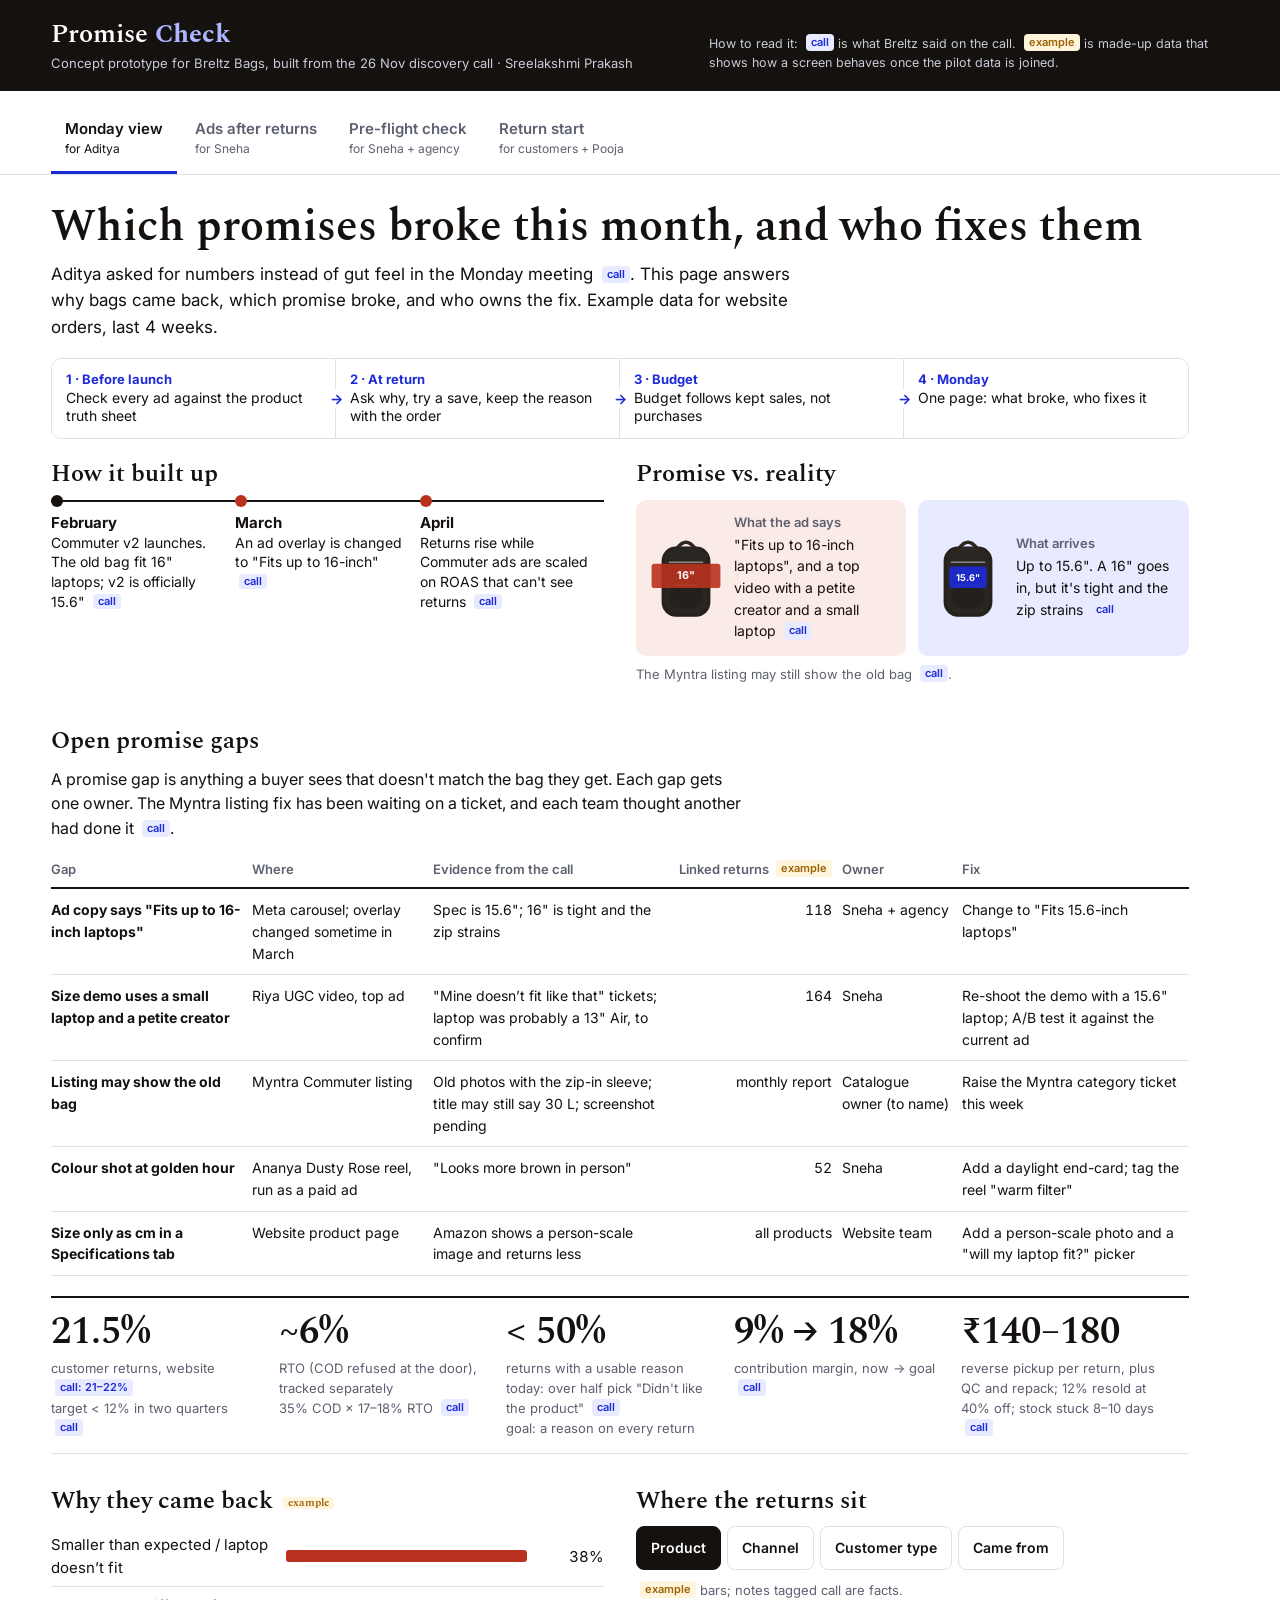
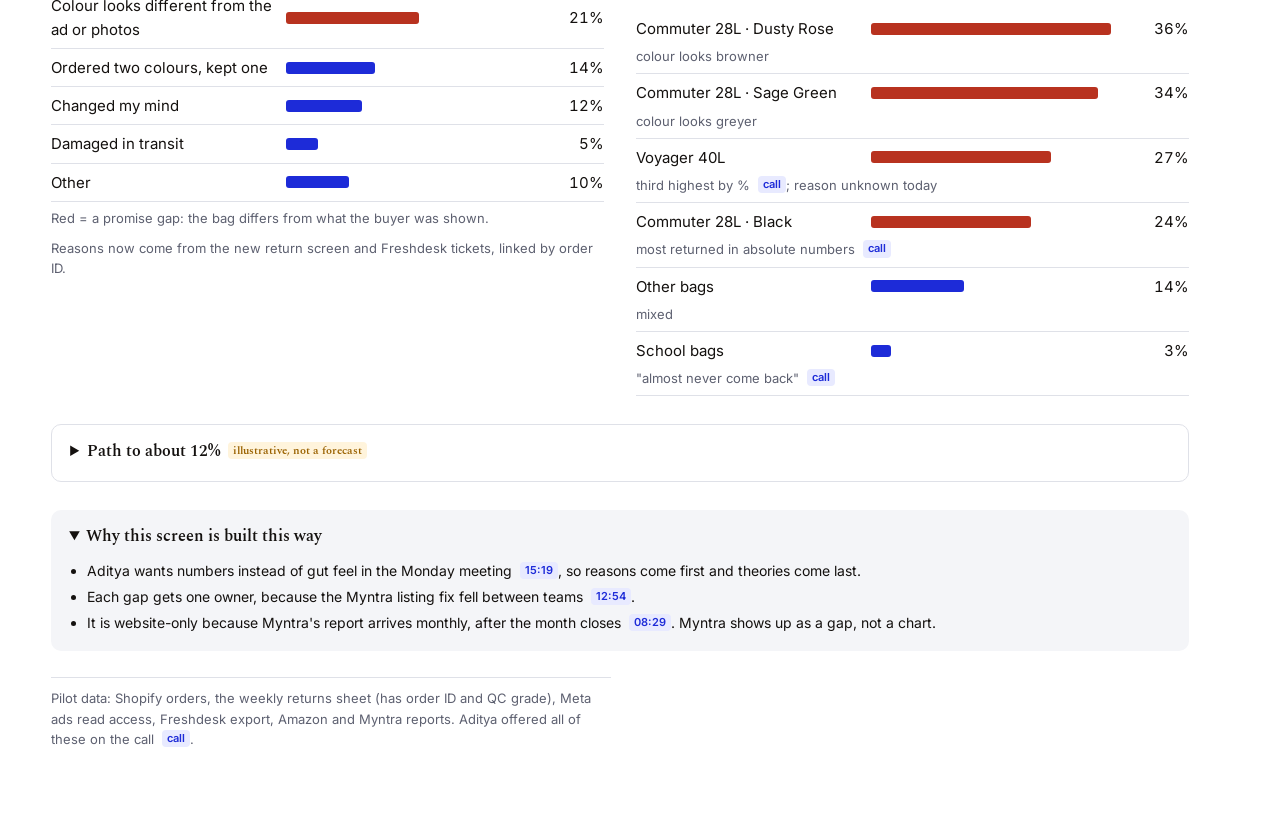
==== breltz-promise-check/index.html @ 212dd5ab "Add Breltz Promise Check prototype page" ====
<!DOCTYPE html>
<html lang="en">
<head>
<meta charset="utf-8">
<meta name="viewport" content="width=device-width, initial-scale=1">
<meta name="robots" content="noindex">
<title>Promise Check · Breltz pilot</title>
<link rel="preconnect" href="https://fonts.googleapis.com">
<link rel="stylesheet" href="https://fonts.googleapis.com/css2?family=Inter:wght@400;500;600;700&family=Spectral:wght@500;600&display=swap">
<style>
:root{color-scheme:light dark;
--bg:light-dark(#ffffff,#0d0e18);--panel:light-dark(#f4f5f8,#161827);--ink:light-dark(#14110f,#ecebf3);
--mute:light-dark(#5d6070,#a2a5b8);--line:light-dark(#dfe1e8,#2a2d42);--blue:light-dark(#1d2bd8,#8d97ff);
--blue-soft:light-dark(#e8eaff,#20244a);--red:light-dark(#b8321f,#ff8a73);--red-soft:light-dark(#fbebe7,#3a1c17);
--green:light-dark(#1f7a4d,#6fd3a0);--amber:light-dark(#9a6200,#f2c062);--amber-soft:light-dark(#fff4dc,#3a2e12)}
:root[data-theme=light]{color-scheme:light}:root[data-theme=dark]{color-scheme:dark}
*{box-sizing:border-box;min-width:0}
body{margin:0;background:var(--bg);color:var(--ink);font:16px/1.55 Inter,system-ui,sans-serif;overflow-x:clip}
h1,h2,h3{font-family:Spectral,Georgia,serif;font-weight:600;line-height:1.1;text-wrap:balance;margin:0}
h1{font-size:clamp(30px,4vw,44px)}h2{font-size:24px;margin:34px 0 12px}h3{font-size:19px;margin:0 0 6px}
p{margin:0 0 10px;max-width:70ch}small,.mute{color:var(--mute);font-size:13px}
.top{display:flex;flex-wrap:wrap;gap:10px 24px;align-items:baseline;justify-content:space-between;padding:18px max(4vw,16px) 0}
.brand{font:600 20px Spectral,serif}.brand b{color:var(--blue)}
.note{font-size:13px;color:var(--mute);max-width:none}
.ex{display:inline-block;font-size:11px;font-weight:600;color:var(--amber);background:var(--amber-soft);border-radius:4px;padding:0 5px;margin-left:4px;vertical-align:2px;white-space:nowrap}
.call{display:inline-block;font-size:11px;font-weight:600;color:var(--blue);background:var(--blue-soft);border-radius:4px;padding:0 5px;margin-left:4px;vertical-align:2px;white-space:nowrap}
nav{display:flex;gap:4px;overflow-x:auto;padding:14px max(4vw,16px) 0;border-bottom:1px solid var(--line);position:sticky;top:0;background:var(--bg);z-index:5}
nav a{flex:none;padding:12px 14px;color:var(--mute);text-decoration:none;font-weight:600;font-size:15px;border-bottom:3px solid transparent;min-height:44px}
nav a[aria-current=page]{color:var(--ink);border-color:var(--blue)}
nav a span{font-weight:400;font-size:12px;display:block}
main{padding:28px max(4vw,16px) 64px;max-width:1240px}
.view{display:none}.view.on{display:block}
.lede{font-size:17px;margin-top:10px}
.banner{margin:22px 0;padding:16px 18px;border-left:4px solid var(--red);background:var(--red-soft);border-radius:0 8px 8px 0}
.banner b{color:var(--red)}
.figs{display:grid;grid-template-columns:repeat(auto-fit,minmax(200px,1fr));border-top:2px solid var(--ink);margin-top:20px}
.figs div{padding:14px 16px 14px 0;border-bottom:1px solid var(--line)}
.figs strong{display:block;font:600 clamp(28px,3.4vw,38px)/1.1 Spectral,serif}
.figs small{display:block;margin-top:4px}
.grid2{display:grid;grid-template-columns:minmax(0,1fr) minmax(0,1fr);gap:32px}
.g-pf{grid-template-columns:minmax(0,.8fr) minmax(0,1.2fr)}.g-ret{grid-template-columns:minmax(0,auto) minmax(0,1fr)}
@media(max-width:860px){.grid2,.g-pf,.g-ret{grid-template-columns:minmax(0,1fr)}}
.bar{display:grid;grid-template-columns:minmax(120px,15em) minmax(0,1fr) 4.5em;gap:10px;align-items:center;padding:7px 0;border-bottom:1px solid var(--line);font-size:15px}
.bar i{display:block;height:12px;border-radius:3px;background:var(--blue)}
.bar i.r{background:var(--red)}.bar em{font-style:normal;text-align:right;font-variant-numeric:tabular-nums;white-space:nowrap}
.bar .sub{grid-column:1/-1;font-size:13px;color:var(--mute);margin-top:-4px}
.seg{display:flex;flex-wrap:wrap;gap:6px;margin:6px 0 10px}
button{font:600 14px Inter,sans-serif;min-height:44px;padding:0 14px;border-radius:8px;border:1px solid var(--line);background:var(--bg);color:var(--ink);cursor:pointer}
button:focus-visible,a:focus-visible,input:focus-visible{outline:3px solid var(--blue);outline-offset:2px}
button[aria-pressed=true]{background:var(--ink);color:var(--bg);border-color:var(--ink)}
button.pri{background:var(--blue);color:#fff;border-color:var(--blue)}
table{width:100%;border-collapse:collapse;font-size:14px}
th{text-align:left;font-weight:600;color:var(--mute);font-size:13px;padding:8px 10px 8px 0;border-bottom:2px solid var(--ink)}
td{padding:10px 10px 10px 0;border-bottom:1px solid var(--line);vertical-align:top}
td.n,th.n{text-align:right;font-variant-numeric:tabular-nums;white-space:nowrap}
.tag{display:inline-block;font-size:12px;font-weight:600;border-radius:4px;padding:1px 7px;margin:2px 4px 2px 0;white-space:nowrap}
.t-red{background:var(--red-soft);color:var(--red)}.t-amb{background:var(--amber-soft);color:var(--amber)}.t-ok{background:var(--blue-soft);color:var(--blue)}
.pair{display:grid;gap:3px;min-width:120px}.pair i{display:block;height:8px;border-radius:2px;background:var(--line)}.pair i.k{background:var(--blue)}
.box{background:var(--panel);border-radius:10px;padding:18px}
.calc{display:grid;grid-template-columns:repeat(auto-fit,minmax(150px,1fr));gap:12px;margin:12px 0}
label{font-size:13px;color:var(--mute);display:grid;gap:4px}
input[type=number]{font:16px Inter,sans-serif;padding:10px;border:1px solid var(--line);border-radius:8px;background:var(--bg);color:var(--ink);min-height:44px}
.out{font:600 22px Spectral,serif}
.drafts{display:grid;gap:8px}
.drafts button{text-align:left;padding:12px;height:auto;font-weight:500;line-height:1.35}
.drafts button[aria-pressed=true] small{color:inherit;opacity:.8}
.ad{border:1px solid var(--line);border-radius:12px;overflow:hidden}
.ad .img{height:170px;display:grid;place-items:center;font:600 22px Spectral,serif;text-align:center;padding:16px;color:#fff}
.ad .cap{padding:10px 12px;font-size:14px}
.check{display:grid;grid-template-columns:5.5em minmax(0,1fr);gap:10px;padding:10px 0;border-bottom:1px solid var(--line);font-size:14px}
.verdict{margin-top:12px;padding:12px;border-radius:8px;font-weight:600}
.fig{position:relative;min-height:220px}.fig>svg{position:absolute;inset:0;width:100%;height:100%}
.phone{width:min(340px,100%);border:10px solid var(--ink);border-radius:32px;padding:20px 16px;min-height:560px;background:var(--bg)}
.phone h3{font-size:20px}.phone .opt{display:block;width:100%;text-align:left;margin:8px 0;font-weight:500}
.phone .ok{background:var(--blue-soft);border-radius:10px;padding:12px;font-size:14px;margin:10px 0}
.rec{font-size:14px}.rec div{display:grid;grid-template-columns:8em minmax(0,1fr);gap:8px;padding:7px 0;border-bottom:1px solid var(--line)}
.rec span{color:var(--mute)}
.src{margin-top:26px;font-size:13px;color:var(--mute);border-top:1px solid var(--line);padding-top:10px}
pre,.scroll{overflow-x:auto}
@media(max-width:600px){table{font-size:13px}.stack thead{display:none}.stack tr{display:grid;padding-block:10px;border-bottom:1px solid var(--line)}.stack td{display:flow-root;border:0;padding:3px 0;padding-inline-start:8em;text-align:start}.stack td::before{content:attr(data-l);float:inline-start;width:7.5em;margin-inline-start:-8em;white-space:normal;color:var(--mute);font-size:12px}.stack td:empty{display:none}.stack td.n{text-align:start}.bar{grid-template-columns:minmax(0,1fr) 4em}.bar i{grid-column:1/-1;grid-row:2}}
@media(prefers-reduced-motion:no-preference){.bar i,.pair i{transition:width .5s ease}}
.band{background:var(--ink-band);color:#fff;padding:20px max(4vw,16px) 18px;display:flex;flex-wrap:wrap;gap:10px 28px;align-items:flex-end;justify-content:space-between}
:root{--ink-band:#14110f}
.band .brand{font:600 26px/1.1 Spectral,serif;color:#fff}.band .brand b{color:#aeb6ff}
.band .sub{font-size:13px;color:#c9cbd6;margin-top:4px}
.band .legend{font-size:12.5px;color:#c9cbd6;max-width:520px}
.loopstrip{display:grid;grid-template-columns:repeat(4,minmax(0,1fr));gap:0;margin:18px 0 6px;border:1px solid var(--line);border-radius:10px;overflow:hidden}
.loopstrip a{padding:12px 14px;text-decoration:none;color:var(--ink);border-right:1px solid var(--line);font-size:14px;line-height:1.35;background:var(--bg);position:relative}
.loopstrip a:last-child{border-right:0}
.loopstrip a b{display:block;color:var(--blue);font-size:13px}
.loopstrip a:not(:last-child)::after{content:"→";position:absolute;right:-8px;top:50%;transform:translateY(-50%);background:var(--bg);color:var(--blue);font-weight:700;z-index:1}
@media(max-width:700px){.loopstrip{grid-template-columns:minmax(0,1fr) minmax(0,1fr)}.loopstrip a::after{display:none}}
.tl2{display:grid;grid-template-columns:repeat(3,minmax(0,1fr));border-top:2px solid var(--ink);margin-top:6px}
.tl2 div{padding:10px 10px 0 0;position:relative;font-size:14px;line-height:1.4}
.tl2 div::before{content:"";position:absolute;top:-7px;left:0;width:12px;height:12px;border-radius:50%;background:var(--ink)}
.tl2 div.bad::before{background:var(--red)}
.tl2 b{display:block;font-size:15px}
.pvr{display:grid;grid-template-columns:minmax(0,1fr) minmax(0,1fr);gap:12px}
.pvr>div{border-radius:10px;padding:14px;display:grid;grid-template-columns:72px minmax(0,1fr);gap:12px;align-items:center}
.pvr .said{background:var(--red-soft)}.pvr .ships{background:var(--blue-soft)}
.pvr h4{margin:0 0 4px;font:600 13px Inter,sans-serif;color:var(--mute)}
.pvr p{margin:0;font-size:14px}
.pvr svg{width:72px;height:86px}
@media(max-width:600px){.pvr{grid-template-columns:minmax(0,1fr)}}
.why{margin-top:28px;background:var(--panel);border-radius:10px;padding:14px 18px;font-size:14px}
.why summary{font:600 16px Spectral,serif;cursor:pointer;min-height:28px}
.why ul{margin:8px 0 0;padding-left:18px}.why li{margin:4px 0}
.ig{border:1px solid var(--line);border-radius:14px;overflow:hidden;max-width:380px;background:var(--bg)}
.ighead{display:flex;align-items:center;gap:8px;padding:8px 10px;font-size:13px}
.ighead .av{width:28px;height:28px;border-radius:50%;background:var(--ink);color:var(--bg);display:grid;place-items:center;font:600 13px Spectral,serif}
.ighead small{color:var(--mute);margin-left:auto}
.igimg{position:relative;aspect-ratio:1/1;overflow:hidden}
.igimg svg{position:absolute;inset:0;width:100%;height:100%}
.igcap{padding:8px 10px 0;font-size:13px}
.igcta{margin:8px 10px 10px;padding:8px 10px;border-radius:8px;background:var(--panel);font-weight:600;font-size:13px;display:flex;justify-content:space-between}
.thumb{width:40px;height:40px;border-radius:8px;flex:none;overflow:hidden}
.thumb svg{width:100%;height:100%}
.adn{display:flex;gap:10px;align-items:flex-start}
.ordercard{display:flex;gap:10px;align-items:center;background:var(--panel);border-radius:10px;padding:8px;margin:8px 0 4px;font-size:13px}
.ordercard svg{width:34px;height:40px}
</style>
<script>new MutationObserver(()=>{for(const c of document.querySelectorAll('.stack td:not([data-l])')){let i=0,p=c;while(p=p.previousElementSibling)i+=p.colSpan;c.dataset.l=c.closest('table').rows[0].cells[i]?.textContent||''}}).observe(document,{childList:true,subtree:true})</script>
</head>
<body>
<svg width="0" height="0" style="position:absolute" aria-hidden="true"><defs>
<symbol id="bag" viewBox="0 0 100 120"><path d="M38 18 Q50 2 62 18" fill="none" stroke="currentColor" stroke-width="5" stroke-linecap="round"/><rect x="16" y="16" width="68" height="98" rx="20" fill="currentColor"/><rect x="16" y="16" width="68" height="98" rx="20" fill="#000" opacity=".12"/><rect x="20" y="18" width="60" height="92" rx="18" fill="currentColor"/><path d="M26 38 H74" stroke="#fff" stroke-opacity=".45" stroke-width="2"/><rect x="28" y="62" width="44" height="40" rx="11" fill="#000" opacity=".14"/><path d="M34 70 H66" stroke="#fff" stroke-opacity=".4" stroke-width="2"/></symbol>
</defs></svg>
<header class="band">
  <div><div class="brand">Promise <b>Check</b></div>
  <div class="sub">Concept prototype for Breltz Bags, built from the 26 Nov discovery call · Sreelakshmi Prakash</div></div>
  <div class="legend">How to read it: <span class="call">call</span> is what Breltz said on the call. <span class="ex">example</span> is made-up data that shows how a screen behaves once the pilot data is joined.</div>
</header>
<nav aria-label="Screens">
  <a href="#monday">Monday view<span>for Aditya</span></a>
  <a href="#ads">Ads after returns<span>for Sneha</span></a>
  <a href="#preflight">Pre-flight check<span>for Sneha + agency</span></a>
  <a href="#return">Return start<span>for customers + Pooja</span></a>
</nav>
<main>

<section class="view" id="v-monday">
  <h1>Which promises broke this month, and who fixes them</h1>
  <p class="lede">Aditya asked for numbers instead of gut feel in the Monday meeting <span class="call">call</span>. This page answers why bags came back, which promise broke, and who owns the fix. Example data for website orders, last 4 weeks.</p>
  <div class="loopstrip" aria-label="How the four screens connect">
    <a href="#preflight"><b>1 · Before launch</b>Check every ad against the product truth sheet</a>
    <a href="#return"><b>2 · At return</b>Ask why, try a save, keep the reason with the order</a>
    <a href="#ads"><b>3 · Budget</b>Budget follows kept sales, not purchases</a>
    <a href="#monday"><b>4 · Monday</b>One page: what broke, who fixes it</a>
  </div>
  <div class="grid2" style="margin-top:22px;align-items:start">
    <div>
      <h2 style="margin-top:0">How it built up</h2>
      <div class="tl2">
        <div><b>February</b>Commuter v2 launches. The old bag fit 16" laptops; v2 is officially 15.6" <span class="call">call</span></div>
        <div class="bad"><b>March</b>An ad overlay is changed to "Fits up to 16-inch" <span class="call">call</span></div>
        <div class="bad"><b>April</b>Returns rise while Commuter ads are scaled on ROAS that can't see returns <span class="call">call</span></div>
      </div>
    </div>
    <div>
      <h2 style="margin-top:0">Promise vs. reality</h2>
      <div class="pvr">
        <div class="said"><svg viewBox="0 0 100 120" style="color:#2a2622"><use href="#bag"/><rect x="2" y="40" width="96" height="34" rx="4" fill="#b8321f" opacity=".9"/><text x="50" y="62" text-anchor="middle" fill="#fff" font-size="15" font-weight="700" font-family="Inter">16"</text></svg><div><h4>What the ad says</h4><p>"Fits up to 16-inch laptops", and a top video with a petite creator and a small laptop <span class="call">call</span></p></div></div>
        <div class="ships"><svg viewBox="0 0 100 120" style="color:#2a2622"><use href="#bag"/><rect x="24" y="44" width="52" height="30" rx="4" fill="#1d2bd8" opacity=".9"/><text x="50" y="64" text-anchor="middle" fill="#fff" font-size="13" font-weight="700" font-family="Inter">15.6"</text></svg><div><h4>What arrives</h4><p>Up to 15.6". A 16" goes in, but it's tight and the zip strains <span class="call">call</span></p></div></div>
      </div>
      <p class="mute" style="margin-top:8px">The Myntra listing may still show the old bag <span class="call">call</span>.</p>
    </div>
  </div>
  <h2>Open promise gaps</h2>
  <p>A promise gap is anything a buyer sees that doesn't match the bag they get. Each gap gets one owner. The Myntra listing fix has been waiting on a ticket, and each team thought another had done it <span class="call">call</span>.</p>
  <table class="stack"><thead><tr><th>Gap</th><th>Where</th><th>Evidence from the call</th><th class="n">Linked returns <span class="ex">example</span></th><th>Owner</th><th>Fix</th></tr></thead><tbody id="gaps"></tbody></table>
  <div class="figs">
    <div><strong>21.5%</strong><small>customer returns, website <span class="call">call: 21–22%</span><br>target &lt; 12% in two quarters <span class="call">call</span></small></div>
    <div><strong>~6%</strong><small>RTO (COD refused at the door), tracked separately<br>35% COD × 17–18% RTO <span class="call">call</span></small></div>
    <div><strong>&lt; 50%</strong><small>returns with a usable reason today: over half pick "Didn't like the product" <span class="call">call</span><br>goal: a reason on every return</small></div>
    <div><strong>9% → 18%</strong><small>contribution margin, now → goal <span class="call">call</span></small></div>
    <div><strong>₹140–180</strong><small>reverse pickup per return, plus QC and repack; 12% resold at 40% off; stock stuck 8–10 days <span class="call">call</span></small></div>
  </div>
  <div class="grid2">
    <div>
      <h2>Why they came back <span class="ex">example</span></h2>
      <div id="reasons"></div>
      <p class="mute" style="margin-top:8px">Reasons now come from the new return screen and Freshdesk tickets, linked by order ID.</p>
    </div>
    <div>
      <h2>Where the returns sit</h2>
      <div class="seg" role="group" aria-label="Break down by" id="cut"></div>
      <div id="cutrows"></div>
    </div>
  </div>
  <details class="why" style="background:var(--bg);border:1px solid var(--line)"><summary>Path to about 12% <span class="ex">illustrative, not a forecast</span></summary>
  <p>The Commuter is about 30% of website revenue <span class="call">call</span>, so the loop has to cover every bag, not just the hero. Each step is a guess today, and they still leave a gap to close. The 6-week pilot measures the first one, the size and fit fix. The rest are measured over two quarters. The last half point is still unexplained, and Voyager 40L is where I'd look first <span class="call">call</span>.</p>
  <div id="path"></div>
  <p class="mute" style="margin-top:8px">What's at stake, rough: the margin gap is (18% − 9%) × ₹38 Cr ≈ <b>₹3.4 Cr a year</b> <span class="call">call</span>. Website sales are 55% × ₹38 Cr ≈ ₹21 Cr <span class="call">call</span>. Going from 21.5% to 12% returns keeps roughly <b>₹2 Cr a year</b> of sales from coming back, before the pickup and QC cost on each one. This assumes ₹38 Cr is before returns. A full margin bridge needs order value and product cost, which is a week 1 ask.</p>
  </details>
  <details class="why" open><summary>Why this screen is built this way</summary><ul>
    <li>Aditya wants numbers instead of gut feel in the Monday meeting <span class="call">15:19</span>, so reasons come first and theories come last.</li>
    <li>Each gap gets one owner, because the Myntra listing fix fell between teams <span class="call">12:54</span>.</li>
    <li>It is website-only because Myntra's report arrives monthly, after the month closes <span class="call">08:29</span>. Myntra shows up as a gap, not a chart.</li>
  </ul></details>
  <p class="src">Pilot data: Shopify orders, the weekly returns sheet (has order ID and QC grade), Meta ads read access, Freshdesk export, Amazon and Myntra reports. Aditya offered all of these on the call <span class="call">call</span>.</p>
</section>

<section class="view" id="v-ads">
  <h1>Which ads still pay once the returns are counted</h1>
  <p class="lede">The current rule scales ads above 3x Meta-reported ROAS and kills them below 1.8x for a week <span class="call">call</span>. Meta only sees the purchase, never the return <span class="call">call</span>. This view puts both numbers side by side.</p>
  <div class="banner" style="border-color:var(--blue);background:var(--blue-soft)"><b style="color:var(--blue)">Coverage:</b> today about 40% of orders have a source <span class="call">call</span>, and order IDs don't exist in Meta <span class="call">call</span>. From day 1, every ad gets an ad-ID URL tag and creators get separate paid codes. The table below is the week-4 view <span class="ex">example</span>. While matches are few, read it by claim group, not by single ad.</div>
  <div class="seg" role="group" aria-label="View" id="sort"></div>
  <table class="stack"><thead><tr><th>Ad or claim group <span class="ex">example</span></th><th>Reported vs kept ROAS</th><th class="n">Reported</th><th class="n">Kept</th><th class="n">Returned</th><th class="n">Matched orders</th><th>Top return reason</th><th>Suggested action</th></tr></thead><tbody id="adrows"></tbody></table>
  <p class="mute" style="margin-top:8px">Kept ROAS = Meta-reported ROAS × the share of matched orders not returned by the customer. RTO is tracked separately. Matched orders are a subset, so treat this as a proxy. Reverse pickup (₹140–180 <span class="call">call</span>) and QC are not yet subtracted. A full contribution view needs order value and product cost.</p>
  <div class="grid2" style="margin-top:28px">
    <div class="box">
      <h3>New rule, same spend <span class="ex">proposed starting values</span></h3>
      <p>Aditya said "spend less on ads" is not an answer <span class="call">call</span>. So the budget stays the same and moves to ads whose bags stay sold.</p>
      <table><tbody>
        <tr><td>Scale</td><td>kept ROAS ≥ 2.3x (old bar of 3x, minus the ~22% returned)</td></tr>
        <tr><td>Pause</td><td>kept ROAS &lt; 1.4x (old bar of 1.8x, same adjustment)</td></tr>
        <tr><td>On hold</td><td>An ad with a broken promise is not scaled until it is fixed, whatever its ROAS. It keeps running.</td></tr>
        <tr><td>Too new to judge</td><td>Orders are under 14 days old, so returns aren't in yet. Until then, use the ad's pre-flight result.</td></tr>
        <tr><td>Later</td><td>Share kept-order value with Meta. This needs write access (Breltz offered read access <span class="call">call</span>), and Sneha isn't sure it helps <span class="call">call</span>. Test it after the pilot.</td></tr>
      </tbody></table>
    </div>
    <div class="box">
      <h3>Agent log this week <span class="ex">example</span></h3>
      <p>During the pilot, Breltz gives read access only <span class="call">call</span>. So the agent prepares each change, and Sneha applies it in Ads Manager. After the pilot, if Sneha agrees to ad-management access, moves under a proposed 20%-of-daily-budget cap can run on their own. Pausing a top ad always needs Sneha.</p>
      <div id="log"></div>
    </div>
    <div class="box">
      <h3>When does a high-ROAS ad lose?</h3>
      <p>Change the numbers to see when the "best" ad stops being best.</p>
      <div class="calc">
        <label>Ad A reported ROAS<input type="number" id="ar" value="5" step="0.1" min="0"></label>
        <label>Ad A returned %<input type="number" id="ap" value="41" step="1" min="0" max="100"></label>
        <label>Ad B reported ROAS<input type="number" id="br" value="3" step="0.1" min="0"></label>
        <label>Ad B returned %<input type="number" id="bp" value="10" step="1" min="0" max="100"></label>
      </div>
      <div class="out" id="calcout"></div>
      <p class="mute" id="calcnote"></p>
    </div>
  </div>
  <details class="why" open><summary>Why this screen is built this way</summary><ul>
    <li>It keeps Sneha's ROAS column and adds kept ROAS beside it. Her dashboard "is correct for what it measures" <span class="call">09:35</span>; it just can't see returns.</li>
    <li>It reads by claim group first, because only ~40% of orders have a source today <span class="call">08:48</span>. Single-ad numbers would be noise.</li>
    <li>The agent prepares changes and Sneha applies them in Ads Manager. It isn't autopilot, because Breltz offered read access <span class="call">16:52</span>.</li>
  </ul></details>
</section>

<section class="view" id="v-preflight">
  <h1>Check every promise before it goes live</h1>
  <p class="lede">New creatives come every week. The agency proposes, Sneha approves on a WhatsApp group, and product doesn't check the copy <span class="call">call</span>. Here the agency uploads drafts instead. Text claims are checked automatically against a product truth sheet. Scale and colour come from a 4-question checklist the agency fills in. Image checks can come later.</p>
  <div class="grid2 g-pf">
    <div>
      <h2 style="margin-top:12px">This week's drafts <span class="ex">example</span></h2>
      <div class="drafts" id="drafts"></div>
      <div class="box" style="margin-top:18px">
        <h3>Product truth · Commuter 28L v2</h3>
        <p style="font-size:14px">Laptop: up to <b>15.6"</b>. A 16" laptop "goes in, but it's tight, the zip strains" <span class="call">call</span>. Built-in padded compartment. Volume 28 L. Colours: Black, Sage Green, Dusty Rose. Daylight swatch photos: to shoot in week 1.</p>
        <div class="seg" role="group" aria-label="Laptop size" id="lap"></div>
        <div class="fig" id="fitfig"><svg id="fitsvg" role="img" aria-label="Laptop fit in the Commuter 28L compartment"></svg></div>
        <p class="mute">When this sheet changes, every live ad and listing is checked again. With this in place, a spec change like February's would be caught.</p>
      </div>
    </div>
    <div>
      <h2 style="margin-top:12px">Draft preview and checks</h2>
      <div class="ig"><div class="ighead"><span class="av">B</span><b>breltz.bags</b><small>Sponsored · draft</small></div><div class="igimg" id="adimg"></div><div class="igcap" id="adcap"></div><div class="igcta"><span>Shop now</span><span>›</span></div></div>
      <div id="checks"></div>
      <div id="verdict"></div>
      <div class="seg" style="margin-top:12px">
        <button class="pri" id="sendback">Send back to agency with fixes</button>
        <button id="approve">Approve</button>
      </div>
      <p class="mute" id="actmsg" aria-live="polite"></p>
    </div>
  </div>
  <details class="why" open><summary>Why this screen is built this way</summary><ul>
    <li>It fixes the promise where it's made, before money is spent. Today copy goes from the agency to Sneha on WhatsApp, with no product check <span class="call">16:25</span>.</li>
    <li>Text claims are checked automatically. Scale and colour start as a 4-question checklist, which is honest about what can be built in six weeks.</li>
    <li>The product team owns the truth sheet, so a spec change like February's re-checks every live ad.</li>
  </ul></details>
</section>

<section class="view" id="v-return">
  <h1>Ask why at the moment of return, and save it if we can</h1>
  <p class="lede">Pooja said some laptops do fit, the buyer just "haven't used the right compartment" <span class="call">call</span>. This step sits inside the Shopify returns app, before pickup. Unicommerce still processes the return. It asks the reason in plain words, tries a fix, and saves the answer with the order. Tip wording and photos are placeholders for Pooja and Farhan to confirm. If the returns app can't be customised, the same steps run on a short page linked from the return email.</p>
  <div class="grid2 g-ret">
    <div class="phone" id="phone" aria-live="polite"></div>
    <div>
      <h2 style="margin-top:0">What Pooja's team and this pilot see</h2>
      <div class="rec" id="rec"></div>
      <p class="mute" style="margin-top:12px">Today a return can sit in up to three places: the Shopify returns app, Freshdesk and a Google Sheet <span class="call">call</span>. Here it becomes one record with the order ID, so no one has to remember to paste it.</p>
      <button id="restart" style="margin-top:8px">Start again</button>
    </div>
  </div>
  <details class="why" open><summary>Why this screen is built this way</summary><ul>
    <li>Pooja wants to catch a misunderstanding before the return <span class="call">15:57</span>, and today's dropdown is useless <span class="call">05:14</span>.</li>
    <li>The reason is saved with the order ID automatically, because people forget to paste it into tickets <span class="call">05:51</span>.</li>
    <li>It offers a swap before a refund. That keeps the sale and avoids the ₹140–180 pickup <span class="call">07:27</span>.</li>
  </ul></details>
</section>
</main>

<script>
{
const $=id=>document.getElementById(id);
const pct=v=>Math.round(v)+'%';
const CALL='<span class="call">call</span>';

/* ---------- Monday view ---------- */
const reasons=[['Smaller than expected / laptop doesn’t fit',38,1],['Colour looks different from the ad or photos',21,1],['Ordered two colours, kept one',14,0],['Changed my mind',12,0],['Damaged in transit',5,0],['Other',10,0]];
$('reasons').innerHTML=reasons.map(r=>`<div class="bar"><span>${r[0]}</span><i class="${r[2]?'r':''}" style="width:${r[1]/38*100}%"></i><em>${r[1]}%</em></div>`).join('')+'<p class="mute" style="margin-top:6px">Red = a promise gap: the bag differs from what the buyer was shown.</p>';

const EX='<span class="ex">example</span>';
const cuts={
 'Product':[['Commuter 28L · Dusty Rose',36,'colour looks browner'],['Commuter 28L · Sage Green',34,'colour looks greyer'],['Voyager 40L',27,'third highest by % '+CALL+'; reason unknown today'],['Commuter 28L · Black',24,'most returned in absolute numbers '+CALL],['Other bags',14,'mixed'],['School bags',3,'"almost never come back" '+CALL]],
 'Channel':[['Myntra',31,'monthly report only; listing may still show the old bag '+CALL],['Website',21.5,'this page '+CALL],['Amazon',13.5,'person-scale image, 2,400 reviews '+CALL]],
 'Customer type':[['First-time buyer',26,'new cut from Shopify customer ID'],['Repeat buyer',8,'not tracked today '+CALL]],
 'Came from':[['Creator code (paid)',33,'size and colour'],['Meta ad, ad-ID tag',27,'size'],['Google search',15,'mixed'],['WhatsApp / direct (no tag)',9,'mixed']]};
let cut='Product';
function drawCut(){
 $('cut').innerHTML=Object.keys(cuts).map(k=>`<button aria-pressed="${k===cut}" data-k="${k}">${k}</button>`).join('');
 const rows=cuts[cut],max=Math.max(...rows.map(r=>r[1]));
 $('cutrows').innerHTML=(cut==='Channel'?'<p class="mute">Customer-initiated returns by channel, as said on the call <span class="call">call</span>.</p>':'<p class="mute">'+EX+' bars; notes tagged call are facts.</p>')+rows.map(r=>`<div class="bar"><span>${r[0]}</span><i class="${r[1]>=24?'r':''}" style="width:${r[1]/max*100}%"></i><em>${r[1]}%</em><span class="sub">${r[2]}</span></div>`).join('');
}
$('cut').addEventListener('click',e=>{const b=e.target.closest('button');if(b){cut=b.dataset.k;drawCut()}});
drawCut();

const gaps=[
 ['Ad copy says "Fits up to 16-inch laptops"','Meta carousel; overlay changed sometime in March','Spec is 15.6"; 16" is tight and the zip strains',118,'Sneha + agency','Change to "Fits 15.6-inch laptops"'],
 ['Size demo uses a small laptop and a petite creator','Riya UGC video, top ad','"Mine doesn’t fit like that" tickets; laptop was probably a 13" Air, to confirm',164,'Sneha','Re-shoot the demo with a 15.6" laptop; A/B test it against the current ad'],
 ['Listing may show the old bag','Myntra Commuter listing','Old photos with the zip-in sleeve; title may still say 30 L; screenshot pending','monthly report','Catalogue owner (to name)','Raise the Myntra category ticket this week'],
 ['Colour shot at golden hour','Ananya Dusty Rose reel, run as a paid ad','"Looks more brown in person"',52,'Sneha','Add a daylight end-card; tag the reel "warm filter"'],
 ['Size only as cm in a Specifications tab','Website product page','Amazon shows a person-scale image and returns less',null,'Website team','Add a person-scale photo and a "will my laptop fit?" picker']];
const path=[['Website customer returns today',21.5,0],['Size and laptop-fit claims fixed',-5,1],['Colour shown in daylight in ads',-2,1],['Saves at return start (compartment tip, swaps)',-1,1],['Fewer two-colour orders in sales',-1,1],['If all four hold (two quarters)',12.5,0]];
$('path').innerHTML=path.map(p=>`<div class="bar"><span>${p[0]}</span><i class="${p[1]<0?'':p[0].startsWith('If all')?'':'r'}" style="width:${Math.abs(p[1])/21.5*100}%;${p[1]<0?'background:var(--green)':''}"></i><em>${p[1]<0?p[1]+' pts':p[1]+'%'}</em></div>`).join('');
$('gaps').innerHTML=gaps.map(g=>`<tr><td><b>${g[0]}</b></td><td>${g[1]}</td><td>${g[2]}</td><td class="n">${g[3]==null?'all products':g[3]}</td><td>${g[4]}</td><td>${g[5]}</td></tr>`).join('');

/* ---------- Ads view ---------- */
const ads=[
 {n:'Riya · "What’s in my bag" UGC',g:'Size / laptop-fit claim',m:'paid code + tag',o:186,p:'Commuter 28L Black',r:5.0,ret:41,why:'Smaller than in the video',flag:['t-red','Size demo'],act:'Keeps running; scaling on hold until the 15.6" re-shoot, then A/B test'},
 {n:'"Fits up to 16-inch" carousel',g:'Size / laptop-fit claim',m:'tag',o:74,p:'Commuter 28L',r:4.2,ret:38,why:'16" laptop doesn’t fit',flag:['t-red','Claim > spec'],act:'Scaling on hold; swap in 15.6" copy, judge after 14 days'},
 {n:'Ananya · Dusty Rose sunset reel',g:'Filtered colour',m:'paid code + tag',o:58,p:'Commuter 28L Dusty Rose',r:3.6,ret:44,why:'Colour looks brown',flag:['t-amb','Warm filter'],act:'Add daylight end-card, then re-test'},
 {n:'Studio · "Commute ready" video',g:'No claim flagged',m:'tag',o:121,p:'Commuter 28L Black',r:3.1,ret:12,why:'Changed my mind',flag:['t-ok','Passed'],act:'Scale: bags stay sold'},
 {n:'Static catalogue · Daily carry',g:'No claim flagged',m:'tag',o:49,p:'Mixed range',r:2.6,ret:11,why:'Mixed',flag:['t-ok','Passed'],act:'Scale gently'}];
ads.forEach(a=>a.k=+(a.r*(1-a.ret/100)).toFixed(2));
let sortBy='k';
function groups(){const m={};ads.forEach(a=>{const g=m[a.g]||(m[a.g]={n:a.g,p:'claim group',o:0,rs:0,rets:0,why:a.why,flag:a.flag,m:'grouped'});g.o+=a.o;g.rs+=a.r*a.o;g.rets+=a.ret*a.o});
 return Object.values(m).map(g=>{const r=g.rs/g.o,ret=Math.round(g.rets/g.o);return{...g,r,ret,k:+(r*(1-ret/100)).toFixed(2),act:ret>30?'Fix the claim in every ad in this group':'Scale'}})}
function drawAds(){
 $('sort').innerHTML=[['r','By ad: Meta-reported ROAS'],['k','By ad: kept-order ROAS'],['g','By claim group']].map(s=>`<button aria-pressed="${s[0]===sortBy}" data-s="${s[0]}">${s[1]}</button>`).join('');
 const list=sortBy==='g'?groups().sort((a,b)=>b.k-a.k):[...ads].sort((a,b)=>b[sortBy]-a[sortBy]);
 const TH={'Size / laptop-fit claim':['#23263a','#1b1a1f'],'Filtered colour':['#e39a6d','#c99a94'],'No claim flagged':['#e8eaf0','#1b1a1f']};
 $('adrows').innerHTML=list.map(a=>{const t=TH[a.g]||TH['No claim flagged'];return `<tr><td><div class="adn"><span class="thumb" style="background:${t[0]}"><svg viewBox="0 0 100 120" style="color:${t[1]}"><use href="#bag"/></svg></span><div><b>${a.n}</b><br><small>${a.p}</small><br><span class="tag ${a.flag[0]}">${a.flag[1]}</span></div></div></td>
 <td><div class="pair"><i style="width:${a.r/5*100}%"></i><i class="k" style="width:${a.k/5*100}%"></i></div></td>
 <td class="n">${a.r.toFixed(1)}x</td><td class="n"><b>${a.k.toFixed(1)}x</b></td><td class="n">${a.ret}%</td><td class="n">${a.o}<br><small>${a.m}</small></td><td>${a.why}</td><td>${a.act}</td></tr>`}).join('');
}
$('sort').addEventListener('click',e=>{const b=e.target.closest('button');if(b){sortBy=b.dataset.s;drawAds()}});
drawAds();
const log=[
 {t:'Hold scaling on the "Fits up to 16-inch" carousel, because its claim is bigger than the 15.6" spec. Swap in the 15.6" copy.',a:'apply'},
 {t:'Move ₹6,000 a day from the Dusty Rose sunset reel (2.0x kept) to the Studio video (2.7x kept).',a:'apply'},
 {t:'Hold scaling on Riya UGC until the 15.6" re-shoot is ready. It stays live: 3.0x kept still clears the bar. Then A/B test old vs re-shoot.',a:'apply'},
 {t:'Sent the agency the fix list for 3 drafts: change the 16" copy, show a 15.6" laptop, add a daylight end-card.',a:''}];
function drawLog(){$('log').innerHTML=log.map((l,i)=>`<div class="check" style="grid-template-columns:minmax(0,1fr) auto"><span>${l.done?l.t+'<br><b style="color:var(--green)">'+l.done+'</b>':l.t}</span><span>${l.done?'':l.a==='apply'?`<button class="pri" data-i="${i}" data-a="✓ Sent to Sneha as a change to make in Ads Manager">Prepare for Sneha</button>`:''}</span></div>`).join('')}
$('log').addEventListener('click',e=>{const b=e.target.closest('button');if(b){log[+b.dataset.i].done=b.dataset.a;drawLog()}});
drawLog();

function calc(){
 const ar=+$('ar').value||0,ap=Math.min(100,Math.max(0,+$('ap').value||0)),br=+$('br').value||0,bp=Math.min(100,Math.max(0,+$('bp').value||0));
 const ak=ar*(1-ap/100),bk=br*(1-bp/100);
 const be=ar>0?Math.max(0,(1-bk/ar)*100):0;
 $('calcout').textContent=`Kept ROAS: A ${ak.toFixed(2)}x · B ${bk.toFixed(2)}x → ${ak>bk?'A still wins':ak<bk?'B wins':'tie'}`;
 $('calcnote').textContent=ar>0?`A loses to B once more than ${Math.round(be)}% of A's orders come back. Measure the return rate before calling the top ad "the best".`:'';
}
['ar','ap','br','bp'].forEach(id=>$(id).addEventListener('input',calc));calc();

/* ---------- Pre-flight ---------- */
const drafts=[
 {t:'Carousel · "Fits up to 16-inch laptops"',who:'Agency draft, v3',art:'carousel',head:'Fits up to 16-inch laptops',cap:'MacBook going in · Commuter 28L',
  checks:[['bad','Claim vs spec (auto)','"16-inch" is bigger than the 15.6" limit on the truth sheet. Suggested copy: "Fits 15.6-inch laptops".'],['ok','Product version (checklist)','Shows the v2 built-in compartment.'],['ok','Colour (checklist)','Studio light, no filter.'],['warn','Scale (checklist)','No person in frame. Add a person-scale shot like the Amazon listing.']]},
 {t:'UGC · "What’s in my bag" re-cut',who:'Creator: Riya (RIYA15)',art:'ugc',head:'Laptop, lunch box, bottle: all in',cap:'Shot on phone · wide lens · Commuter 28L Black',
  checks:[['bad','Laptop shown (checklist)','Agency answer (example): "13-inch". The video shows a full laptop fit, so show a 15.6" laptop.'],['warn','Scale (checklist)','Wide phone lens and a petite creator. Add an on-screen line with the bag size and laptop limit.'],['ok','Claim vs spec (auto)','No size number in the copy.'],['ok','Colour (checklist)','Black, no filter.']]},
 {t:'Reel · Dusty Rose at sunset',who:'Creator: Ananya (ANANYA15)',art:'reel',head:'Golden hour, Goa',cap:'Partnership ad · Commuter 28L Dusty Rose',
  checks:[['bad','Colour (checklist)','Agency answer (example): "golden hour, warm filter". Add a 2-second daylight end-card next to the studio swatch.'],['ok','Claim vs spec (auto)','No size claim.'],['ok','Product version (checklist)','v2.'],['warn','Return history (auto)','Dusty Rose is one of the highest by return % (call). Approve only with the end-card.']]}];
const ART={
 carousel:{bg:'#23263a',bg2:'#4b4f6b',bag:'#1b1a1f',lap:16,person:0,sun:0},
 ugc:{bg:'#d9c6ad',bg2:'#efe2cf',bag:'#1b1a1f',lap:13,person:1,sun:0},
 reel:{bg:'#c9775c',bg2:'#f3b77d',bag:'#c99a94',lap:0,person:0,sun:1}};
function art(k,head){const a=ART[k];const lw=a.lap===16?150:a.lap===13?96:0;
 return `<svg viewBox="0 0 300 300" role="img" aria-label="Draft ad: ${head}"><defs><linearGradient id="g${k}" x1="0" y1="0" x2="0" y2="1"><stop offset="0" stop-color="${a.bg2}"/><stop offset="1" stop-color="${a.bg}"/></linearGradient></defs>
 <rect width="300" height="300" fill="url(#g${k})"/>
 ${a.sun?'<circle cx="230" cy="70" r="34" fill="#ffe0a3" opacity=".9"/><rect width="300" height="300" fill="#ff9a3c" opacity=".18"/>':''}
 ${a.person?'<g fill="#7a6a5c"><circle cx="232" cy="96" r="18"/><rect x="208" y="118" width="48" height="114" rx="22"/></g>':''}
 <g style="color:${a.bag}" transform="translate(${a.person?40:92},${a.person?64:78}) scale(${a.person?1.4:1.16})"><use href="#bag" width="100" height="120"/></g>
 ${lw?`<rect x="${(a.person?110:150)-lw/2}" y="${a.person?60:24}" width="${lw}" height="${a.person?62:64}" rx="6" fill="#c9ced8" stroke="#8b92a3" stroke-width="2"/><text x="${a.person?110:150}" y="${a.person?97:62}" text-anchor="middle" font-size="16" font-weight="700" font-family="Inter" fill="#3a3f4d">${a.lap}"</text>`:''}
 <rect x="0" y="232" width="300" height="68" fill="#000" opacity=".38"/><text x="150" y="272" text-anchor="middle" fill="#fff" font-size="${head.length>30?15:19}" font-weight="600" font-family="Spectral,serif">${head}</text></svg>`}
let di=0;
function drawDraft(){
 $('drafts').innerHTML=drafts.map((d,i)=>`<button aria-pressed="${i===di}" data-i="${i}"><b>${d.t}</b><br><small>${d.who}</small></button>`).join('');
 const d=drafts[di];
 $('adimg').innerHTML=art(d.art,d.head);$('adcap').textContent=d.cap;
 const lab={bad:['t-red','Blocks'],warn:['t-amb','Fix'],ok:['t-ok','Pass']};
 $('checks').innerHTML=d.checks.map(c=>`<div class="check"><span class="tag ${lab[c[0]][0]}">${lab[c[0]][1]}</span><span><b>${c[1]}.</b> ${c[2]}</span></div>`).join('');
 const nb=d.checks.filter(c=>c[0]==='bad').length;
 $('verdict').innerHTML=`<div class="verdict" style="background:${nb?'var(--red-soft)':'var(--blue-soft)'};color:${nb?'var(--red)':'var(--blue)'}">${nb?nb+' promise would break: fix before it runs':'Ready to run'}</div>`;
 $('actmsg').textContent='';
}
$('drafts').addEventListener('click',e=>{const b=e.target.closest('button');if(b){di=+b.dataset.i;drawDraft()}});
$('sendback').addEventListener('click',()=>{$('actmsg').textContent='Fix list sent to the agency automatically. The new version comes back here, not to WhatsApp.'});
$('approve').addEventListener('click',()=>{const nb=drafts[di].checks.some(c=>c[0]==='bad');$('actmsg').textContent=nb?'Approved over a block. The decision is logged with Sneha\u2019s name, so returns from this ad can be traced back to it.':'Approved. Its orders will be tracked with an ad-ID URL tag.'});
drawDraft();

let lap='15.6';
const fs=$('fitsvg');
function drawFit(){
 $('lap').innerHTML=['13','15.6','16'].map(s=>`<button aria-pressed="${s===lap}" data-l="${s}">${s}" laptop</button>`).join('');
 const W=fs.clientWidth||320,H=fs.clientHeight||220,cx=W/2;
 const bw=Math.min(W*0.6,260),bh=H*0.74,bx=cx-bw/2,by=H*0.1;
 const slotW=bw*0.82,sx=cx-slotW/2;
 const lw=slotW*({'13':0.78,'15.6':0.97,'16':1.06}[lap]);
 const over=lap==='16',lx=cx-lw/2;
 const c=getComputedStyle(document.body);
 const ink=c.getPropertyValue('--ink'),blue=c.getPropertyValue('--blue'),red=c.getPropertyValue('--red'),line=c.getPropertyValue('--line'),panel=c.getPropertyValue('--bg');
 fs.innerHTML=`<rect x="${bx}" y="${by}" width="${bw}" height="${bh}" rx="34" fill="${panel}" stroke="${ink}" stroke-width="2"/>
 <rect x="${sx}" y="${by+26}" width="${slotW}" height="${bh-44}" rx="10" fill="none" stroke="${line}" stroke-width="2" stroke-dasharray="5 4"/>
 <rect x="${lx}" y="${by+34}" width="${lw}" height="${bh*0.62}" rx="6" fill="${over?red:blue}" opacity=".85"/>
 <text x="${cx}" y="${by+34+bh*0.31}" text-anchor="middle" fill="#fff" font-size="15" font-weight="600" font-family="Inter">${lap}"</text>
 <text x="${cx}" y="${H-4}" text-anchor="middle" fill="${over?red:ink}" font-size="13" font-family="Inter">${over?'Tight: zip strains (call)':lap==='13'?'Loose: likely what the top ad shows':'Fits: the official limit'}</text>`;
}
$('lap').addEventListener('click',e=>{const b=e.target.closest('button');if(b){lap=b.dataset.l;drawFit()}});
const fro=new ResizeObserver(drawFit);fro.observe(fs);

/* ---------- Return start ---------- */
const rec0={'Order':'#BRZ-10482 · Commuter 28L Black (example)','Came from':'Meta ad · Riya UGC (ad-ID tag; shown only on tagged orders)','Customer':'First-time buyer, prepaid'};
let rec={},step='start';
const steps={
 start:{h:'What’s not right with your Commuter 28L?',o:[['My laptop doesn’t fit','fit'],['It’s smaller than I expected','small'],['The colour looks different','colour'],['I ordered two colours, keeping one','two'],['It arrived damaged','dmg'],['Something else','other']]},
 fit:{h:'Which laptop are you carrying?',o:[['13–14 inch','fitok'],['15.6 inch','fitok'],['16 inch','fit16'],['17 inch or bigger','fit17']],set:{'Reason':'Laptop doesn’t fit'}},
 fitok:{h:'It should fit. Try the back compartment',p:'Slide the laptop into the padded compartment against the back panel, not the front pocket. It takes 15 seconds.',o:[['It fits now: keep my bag','saved'],['Still doesn’t fit','ret']],set:{'Fix offered':'Compartment tip'}},
 fit16:{h:'A 16" laptop goes in, but it’s a tight fit',p:'Use the padded back compartment and close the zip slowly. If it still doesn’t work for you, we can swap it for a bag that fits 16" (range to confirm with Farhan).',o:[['It works now: keep my bag','saved'],['Swap for a roomier bag','swap'],['Continue return','ret']],set:{'Promise gap':'Laptop size: ad vs 15.6" spec'}},
 fit17:{h:'This bag isn’t made for a 17" laptop',p:'We can swap it for a roomier bag, or you can return it.',o:[['Swap for a roomier bag','swap'],['Continue return','ret']],set:{'Promise gap':'Laptop size: ad vs 15.6" spec'}},
 small:{h:'Where did you see the bag before buying?',o:[['Instagram video or reel','smallv'],['Product photos','ret'],['Somewhere else','ret']],set:{'Reason':'Smaller than expected'}},
 smallv:{h:'Thanks, that helps us fix our videos',p:'[Photo: the bag worn by people of different heights, for scale]',o:[['Keep it after all','saved'],['Continue return','ret']],set:{'Promise gap':'Size demo in video'}},
 colour:{h:'Compare with the daylight photo',p:'[Photo: the same colour in daylight, next to the studio shot]',o:[['Swap for another colour','swap'],['Continue return','ret']],set:{'Reason':'Colour differs','Promise gap':'Colour vs daylight photo'}},
 two:{h:'Which one are you sending back?',o:[['Sage Green','ret'],['Black','ret']],set:{'Reason':'Bought two colours'}},
 dmg:{h:'Sorry about that. Add one photo',p:'Pooja’s team will review it and arrange a replacement or refund.',o:[['Upload photo and continue','ret']],set:{'Reason':'Damaged in transit'}},
 other:{h:'Tell us in a sentence',p:'(Free text, sorted into a reason automatically.)',o:[['Continue','ret']],set:{'Reason':'Other (free text)'}},
 saved:{h:'Great, enjoy the bag',p:'No pickup booked. No reverse shipping, QC or repacking needed.',o:[],set:{'Outcome':'Return avoided'}},
 swap:{h:'Swap requested',p:'Pooja’s team will confirm the new bag with you.',o:[],set:{'Outcome':'Exchange, not refund'}},
 ret:{h:'Return requested',p:'Pickup and refund follow Breltz’s return policy.',o:[],set:{'Outcome':'Returned'}}};
function drawPhone(){
 const s=steps[step];if(s.set)Object.assign(rec,s.set);
 $('phone').innerHTML=`<small>Breltz · Start a return</small><div class="ordercard"><svg viewBox="0 0 100 120" style="color:#1b1a1f"><use href="#bag"/></svg><div><b>Commuter 28L · Black</b><br><span class="mute">Order #BRZ-10482 · example</span></div></div><h3 style="margin-top:8px">${s.h}</h3>${s.p?`<div class="ok">${s.p}</div>`:''}${s.o.map(o=>`<button class="opt" data-go="${o[1]}">${o[0]}</button>`).join('')}`;
 const all={...rec0,...rec};
 $('rec').innerHTML=Object.entries(all).map(([k,v])=>`<div><span>${k}</span><b>${v}</b></div>`).join('');
}
$('phone').addEventListener('click',e=>{const b=e.target.closest('button');if(b){step=b.dataset.go;drawPhone()}});
$('restart').addEventListener('click',()=>{rec={};step='start';drawPhone()});
drawPhone();

/* ---------- routing ---------- */
const views={monday:'v-monday',ads:'v-ads',preflight:'v-preflight',return:'v-return'};
function route(){
 const k=views[location.hash.slice(1)]?location.hash.slice(1):'monday';
 for(const [h,id] of Object.entries(views))$(id).classList.toggle('on',h===k);
 document.querySelectorAll('nav a').forEach(a=>{if(a.getAttribute('href')==='#'+k)a.setAttribute('aria-current','page');else a.removeAttribute('aria-current')});
 if(k==='preflight')drawFit();
}
addEventListener('hashchange',route);route();
}
</script>
</body>
</html>
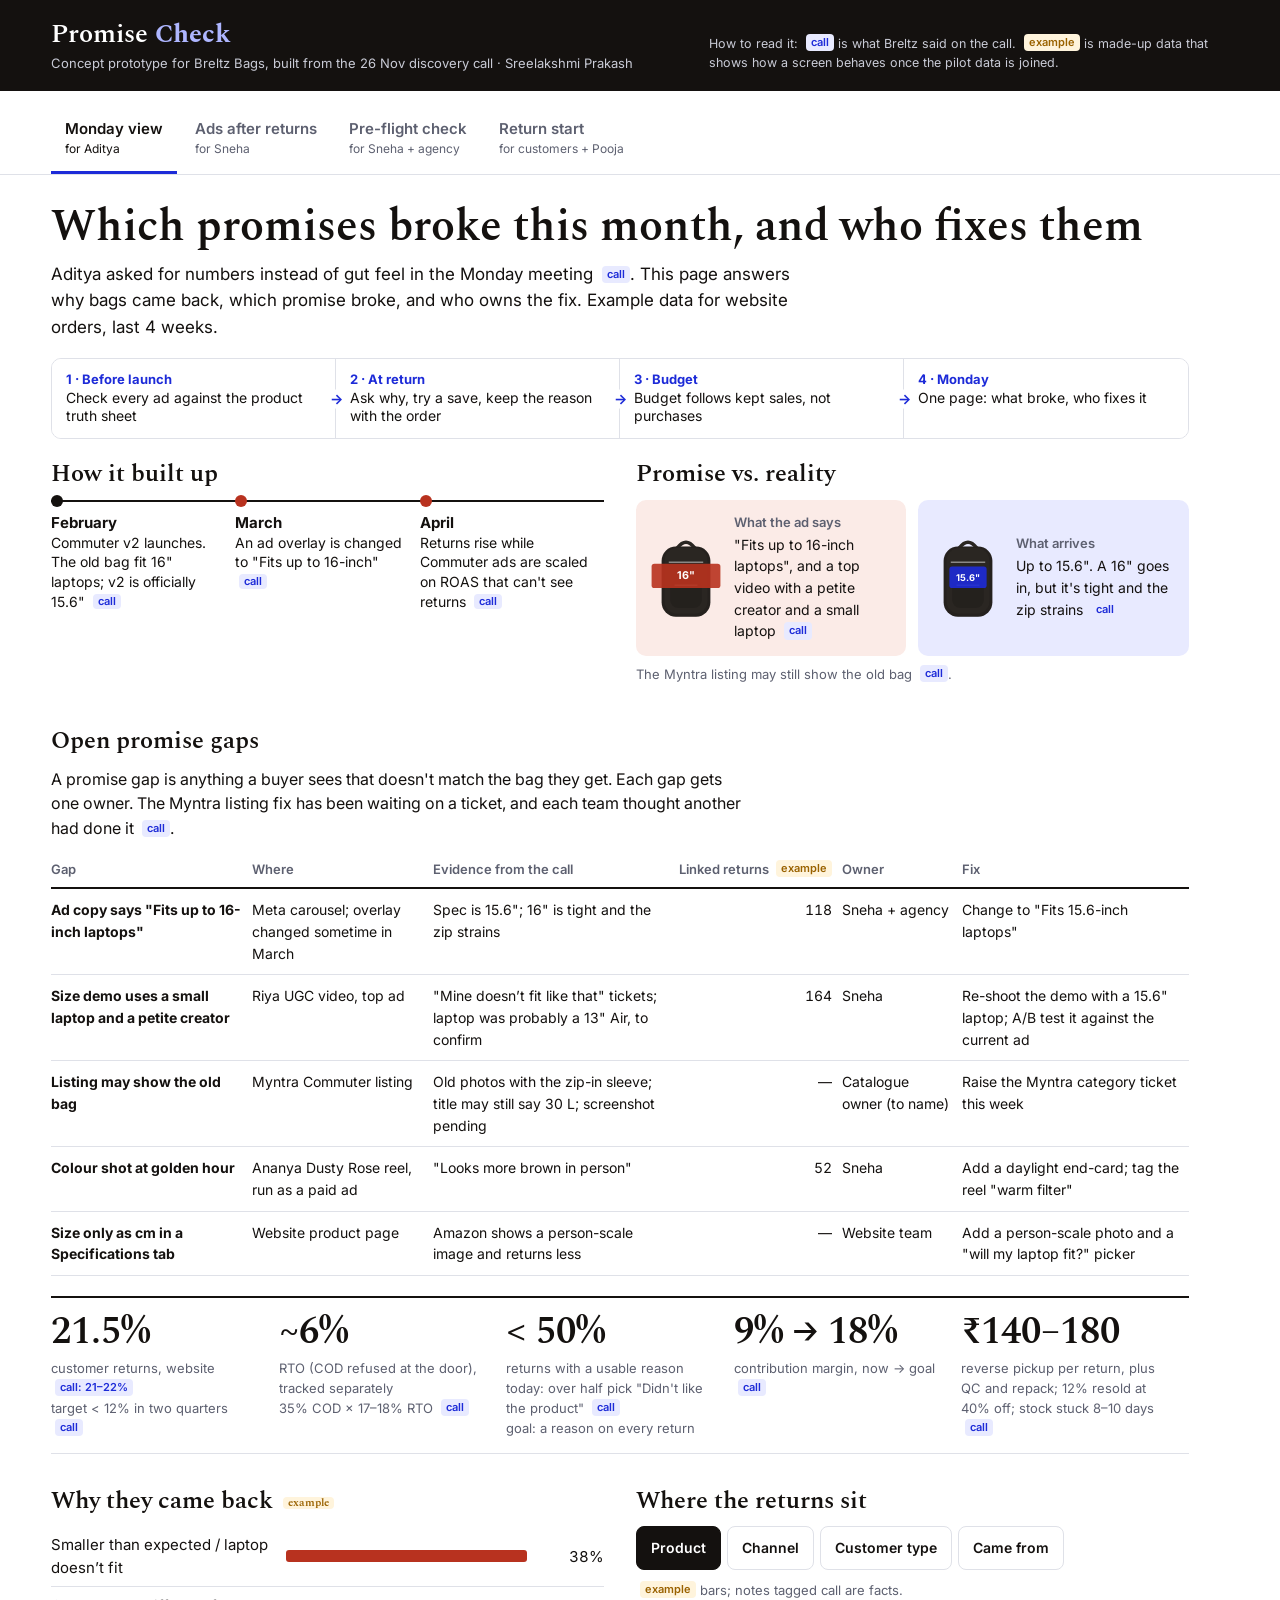
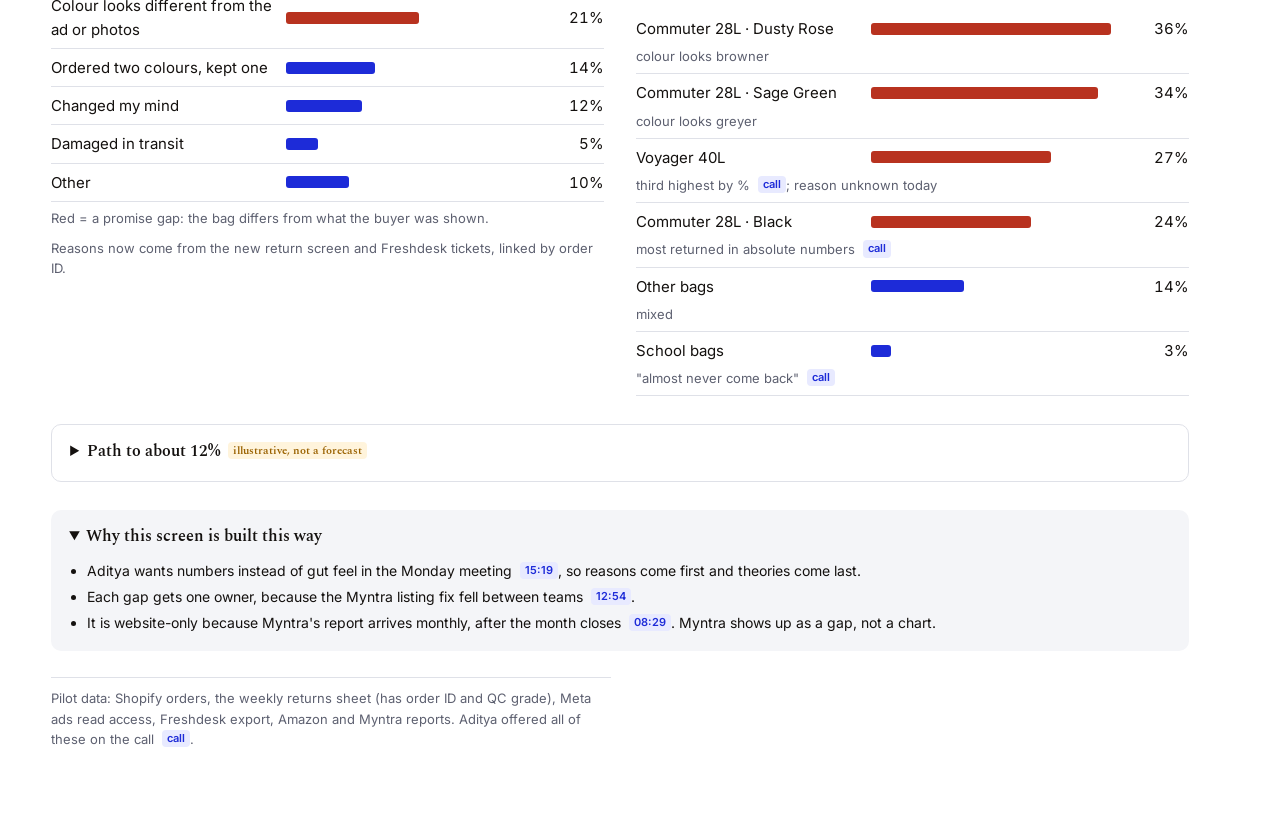
==== commit b51f81ac: "Update Breltz prototype: annotated ad drafts, fit drawing, return save step" ====
--- a/breltz-promise-check/index.html
+++ b/breltz-promise-check/index.html
@@ -38,7 +38,7 @@
 .figs strong{display:block;font:600 clamp(28px,3.4vw,38px)/1.1 Spectral,serif}
 .figs small{display:block;margin-top:4px}
 .grid2{display:grid;grid-template-columns:minmax(0,1fr) minmax(0,1fr);gap:32px}
-.g-pf{grid-template-columns:minmax(0,.8fr) minmax(0,1.2fr)}.g-ret{grid-template-columns:minmax(0,auto) minmax(0,1fr)}
+.g-pf{grid-template-columns:minmax(0,.8fr) minmax(0,1.2fr)}.g-ret{grid-template-columns:340px minmax(0,1fr)}
 @media(max-width:860px){.grid2,.g-pf,.g-ret{grid-template-columns:minmax(0,1fr)}}
 .bar{display:grid;grid-template-columns:minmax(120px,15em) minmax(0,1fr) 4.5em;gap:10px;align-items:center;padding:7px 0;border-bottom:1px solid var(--line);font-size:15px}
 .bar i{display:block;height:12px;border-radius:3px;background:var(--blue)}
@@ -69,7 +69,7 @@
 .ad .cap{padding:10px 12px;font-size:14px}
 .check{display:grid;grid-template-columns:5.5em minmax(0,1fr);gap:10px;padding:10px 0;border-bottom:1px solid var(--line);font-size:14px}
 .verdict{margin-top:12px;padding:12px;border-radius:8px;font-weight:600}
-.fig{position:relative;min-height:220px}.fig>svg{position:absolute;inset:0;width:100%;height:100%}
+.fig{position:relative;min-height:190px}.fig>svg{position:absolute;inset:0;width:100%;height:100%}
 .phone{width:min(340px,100%);border:10px solid var(--ink);border-radius:32px;padding:20px 16px;min-height:560px;background:var(--bg)}
 .phone h3{font-size:20px}.phone .opt{display:block;width:100%;text-align:left;margin:8px 0;font-weight:500}
 .phone .ok{background:var(--blue-soft);border-radius:10px;padding:12px;font-size:14px;margin:10px 0}
@@ -113,6 +113,15 @@
 .igimg svg{position:absolute;inset:0;width:100%;height:100%}
 .igcap{padding:8px 10px 0;font-size:13px}
 .igcta{margin:8px 10px 10px;padding:8px 10px;border-radius:8px;background:var(--panel);font-weight:600;font-size:13px;display:flex;justify-content:space-between}
+.pfgrid{display:grid;grid-template-columns:minmax(0,300px) minmax(0,1fr);gap:18px;align-items:start}
+@media(max-width:1000px){.pfgrid{grid-template-columns:minmax(0,1fr)}}
+.g-pf{grid-template-columns:minmax(0,.7fr) minmax(0,1.3fr)}
+.check{grid-template-columns:4.6em minmax(0,1fr)}
+.tip{display:flex;gap:10px;align-items:center;background:var(--blue-soft);border-radius:10px;padding:10px;margin:10px 0;font-size:14px}.tip svg{width:86px;height:96px;flex:none}
+.check .tag{align-self:start}
+.box.calcbox{grid-column:1/-1}
+@media(max-width:860px){.g-pf,.g-ret{grid-template-columns:minmax(0,1fr)}}
+.phone .opt.pri{background:var(--blue);color:#fff;border-color:var(--blue)}
 .thumb{width:40px;height:40px;border-radius:8px;flex:none;overflow:hidden}
 .thumb svg{width:100%;height:100%}
 .adn{display:flex;gap:10px;align-items:flex-start}
@@ -224,7 +233,7 @@
       <p>During the pilot, Breltz gives read access only <span class="call">call</span>. So the agent prepares each change, and Sneha applies it in Ads Manager. After the pilot, if Sneha agrees to ad-management access, moves under a proposed 20%-of-daily-budget cap can run on their own. Pausing a top ad always needs Sneha.</p>
       <div id="log"></div>
     </div>
-    <div class="box">
+    <div class="box calcbox">
       <h3>When does a high-ROAS ad lose?</h3>
       <p>Change the numbers to see when the "best" ad stops being best.</p>
       <div class="calc">
@@ -254,21 +263,25 @@
       <div class="box" style="margin-top:18px">
         <h3>Product truth · Commuter 28L v2</h3>
         <p style="font-size:14px">Laptop: up to <b>15.6"</b>. A 16" laptop "goes in, but it's tight, the zip strains" <span class="call">call</span>. Built-in padded compartment. Volume 28 L. Colours: Black, Sage Green, Dusty Rose. Daylight swatch photos: to shoot in week 1.</p>
-        <div class="seg" role="group" aria-label="Laptop size" id="lap"></div>
+        <div class="seg" role="group" aria-label="Laptop size" id="lap" style="gap:4px"></div>
         <div class="fig" id="fitfig"><svg id="fitsvg" role="img" aria-label="Laptop fit in the Commuter 28L compartment"></svg></div>
         <p class="mute">When this sheet changes, every live ad and listing is checked again. With this in place, a spec change like February's would be caught.</p>
       </div>
     </div>
     <div>
       <h2 style="margin-top:12px">Draft preview and checks</h2>
+      <div class="pfgrid">
       <div class="ig"><div class="ighead"><span class="av">B</span><b>breltz.bags</b><small>Sponsored · draft</small></div><div class="igimg" id="adimg"></div><div class="igcap" id="adcap"></div><div class="igcta"><span>Shop now</span><span>›</span></div></div>
+      <div>
       <div id="checks"></div>
       <div id="verdict"></div>
       <div class="seg" style="margin-top:12px">
-        <button class="pri" id="sendback">Send back to agency with fixes</button>
+        <button class="pri" id="sendback">Send back to agency</button>
         <button id="approve">Approve</button>
       </div>
       <p class="mute" id="actmsg" aria-live="polite"></p>
+      </div>
+      </div>
     </div>
   </div>
   <details class="why" open><summary>Why this screen is built this way</summary><ul>
@@ -326,12 +339,12 @@
 const gaps=[
  ['Ad copy says "Fits up to 16-inch laptops"','Meta carousel; overlay changed sometime in March','Spec is 15.6"; 16" is tight and the zip strains',118,'Sneha + agency','Change to "Fits 15.6-inch laptops"'],
  ['Size demo uses a small laptop and a petite creator','Riya UGC video, top ad','"Mine doesn’t fit like that" tickets; laptop was probably a 13" Air, to confirm',164,'Sneha','Re-shoot the demo with a 15.6" laptop; A/B test it against the current ad'],
- ['Listing may show the old bag','Myntra Commuter listing','Old photos with the zip-in sleeve; title may still say 30 L; screenshot pending','monthly report','Catalogue owner (to name)','Raise the Myntra category ticket this week'],
+ ['Listing may show the old bag','Myntra Commuter listing','Old photos with the zip-in sleeve; title may still say 30 L; screenshot pending','—','Catalogue owner (to name)','Raise the Myntra category ticket this week'],
  ['Colour shot at golden hour','Ananya Dusty Rose reel, run as a paid ad','"Looks more brown in person"',52,'Sneha','Add a daylight end-card; tag the reel "warm filter"'],
  ['Size only as cm in a Specifications tab','Website product page','Amazon shows a person-scale image and returns less',null,'Website team','Add a person-scale photo and a "will my laptop fit?" picker']];
 const path=[['Website customer returns today',21.5,0],['Size and laptop-fit claims fixed',-5,1],['Colour shown in daylight in ads',-2,1],['Saves at return start (compartment tip, swaps)',-1,1],['Fewer two-colour orders in sales',-1,1],['If all four hold (two quarters)',12.5,0]];
 $('path').innerHTML=path.map(p=>`<div class="bar"><span>${p[0]}</span><i class="${p[1]<0?'':p[0].startsWith('If all')?'':'r'}" style="width:${Math.abs(p[1])/21.5*100}%;${p[1]<0?'background:var(--green)':''}"></i><em>${p[1]<0?p[1]+' pts':p[1]+'%'}</em></div>`).join('');
-$('gaps').innerHTML=gaps.map(g=>`<tr><td><b>${g[0]}</b></td><td>${g[1]}</td><td>${g[2]}</td><td class="n">${g[3]==null?'all products':g[3]}</td><td>${g[4]}</td><td>${g[5]}</td></tr>`).join('');
+$('gaps').innerHTML=gaps.map(g=>`<tr><td><b>${g[0]}</b></td><td>${g[1]}</td><td>${g[2]}</td><td class="n">${g[3]==null?'—':g[3]}</td><td>${g[4]}</td><td>${g[5]}</td></tr>`).join('');
 
 /* ---------- Ads view ---------- */
 const ads=[
@@ -377,21 +390,24 @@
  {t:'Carousel · "Fits up to 16-inch laptops"',who:'Agency draft, v3',art:'carousel',head:'Fits up to 16-inch laptops',cap:'MacBook going in · Commuter 28L',
   checks:[['bad','Claim vs spec (auto)','"16-inch" is bigger than the 15.6" limit on the truth sheet. Suggested copy: "Fits 15.6-inch laptops".'],['ok','Product version (checklist)','Shows the v2 built-in compartment.'],['ok','Colour (checklist)','Studio light, no filter.'],['warn','Scale (checklist)','No person in frame. Add a person-scale shot like the Amazon listing.']]},
  {t:'UGC · "What’s in my bag" re-cut',who:'Creator: Riya (RIYA15)',art:'ugc',head:'Laptop, lunch box, bottle: all in',cap:'Shot on phone · wide lens · Commuter 28L Black',
-  checks:[['bad','Laptop shown (checklist)','Agency answer (example): "13-inch". The video shows a full laptop fit, so show a 15.6" laptop.'],['warn','Scale (checklist)','Wide phone lens and a petite creator. Add an on-screen line with the bag size and laptop limit.'],['ok','Claim vs spec (auto)','No size number in the copy.'],['ok','Colour (checklist)','Black, no filter.']]},
+  checks:[['bad','Laptop shown (checklist)','Agency answer <span class="ex">example</span>: "13-inch". The video shows a full laptop fit, so show a 15.6" laptop.'],['warn','Scale (checklist)','Wide phone lens and a petite creator. Add an on-screen line with the bag size and laptop limit.'],['ok','Claim vs spec (auto)','No size number in the copy.'],['ok','Colour (checklist)','Black, no filter.']]},
  {t:'Reel · Dusty Rose at sunset',who:'Creator: Ananya (ANANYA15)',art:'reel',head:'Golden hour, Goa',cap:'Partnership ad · Commuter 28L Dusty Rose',
-  checks:[['bad','Colour (checklist)','Agency answer (example): "golden hour, warm filter". Add a 2-second daylight end-card next to the studio swatch.'],['ok','Claim vs spec (auto)','No size claim.'],['ok','Product version (checklist)','v2.'],['warn','Return history (auto)','Dusty Rose is one of the highest by return % (call). Approve only with the end-card.']]}];
+  checks:[['bad','Colour (checklist)','Agency answer <span class="ex">example</span>: "golden hour, warm filter". Add a 2-second daylight end-card next to the studio swatch.'],['ok','Claim vs spec (auto)','No size claim.'],['ok','Product version (checklist)','v2.'],['warn','Return history (auto)','Dusty Rose is one of the highest by return % <span class="call">call</span>. Approve only with the end-card.']]}];
 const ART={
- carousel:{bg:'#23263a',bg2:'#4b4f6b',bag:'#1b1a1f',lap:16,person:0,sun:0},
- ugc:{bg:'#d9c6ad',bg2:'#efe2cf',bag:'#1b1a1f',lap:13,person:1,sun:0},
- reel:{bg:'#c9775c',bg2:'#f3b77d',bag:'#c99a94',lap:0,person:0,sun:1}};
+ carousel:{bg:'#23263a',bg2:'#4b4f6b',bag:'#1b1a1f',lap:16,person:0,sun:0,mark:[16,240,268,52],tag:'Spec says 15.6"',tx:'r'},
+ ugc:{bg:'#d9c6ad',bg2:'#efe2cf',bag:'#1b1a1f',lap:13,person:1,sun:0,mark:[52,34,116,58],tag:'13" laptop: show 15.6"',tx:'l'},
+ reel:{bg:'#c9775c',bg2:'#f3b77d',bag:'#c99a94',lap:0,person:0,sun:1,mark:[86,52,128,170],tag:'Warm filter: add daylight shot',tx:'l'}};
 function art(k,head){const a=ART[k];const lw=a.lap===16?150:a.lap===13?96:0;
  return `<svg viewBox="0 0 300 300" role="img" aria-label="Draft ad: ${head}"><defs><linearGradient id="g${k}" x1="0" y1="0" x2="0" y2="1"><stop offset="0" stop-color="${a.bg2}"/><stop offset="1" stop-color="${a.bg}"/></linearGradient></defs>
  <rect width="300" height="300" fill="url(#g${k})"/>
  ${a.sun?'<circle cx="230" cy="70" r="34" fill="#ffe0a3" opacity=".9"/><rect width="300" height="300" fill="#ff9a3c" opacity=".18"/>':''}
  ${a.person?'<g fill="#7a6a5c"><circle cx="232" cy="96" r="18"/><rect x="208" y="118" width="48" height="114" rx="22"/></g>':''}
+
+ ${lw?`<rect x="${(a.person?110:150)-lw/2}" y="${a.person?40:44}" width="${lw}" height="${a.person?70:84}" rx="6" fill="#c9ced8" stroke="#8b92a3" stroke-width="2"/><rect x="${(a.person?110:150)-lw/2+6}" y="${a.person?46:50}" width="${lw-12}" height="${a.person?24:30}" rx="3" fill="#aab1bf"/><text x="${a.person?110:150}" y="${a.person?64:71}" text-anchor="middle" font-size="16" font-weight="700" font-family="Inter" fill="#3a3f4d">${a.lap}"</text>`:''}
  <g style="color:${a.bag}" transform="translate(${a.person?40:92},${a.person?64:78}) scale(${a.person?1.4:1.16})"><use href="#bag" width="100" height="120"/></g>
- ${lw?`<rect x="${(a.person?110:150)-lw/2}" y="${a.person?60:24}" width="${lw}" height="${a.person?62:64}" rx="6" fill="#c9ced8" stroke="#8b92a3" stroke-width="2"/><text x="${a.person?110:150}" y="${a.person?97:62}" text-anchor="middle" font-size="16" font-weight="700" font-family="Inter" fill="#3a3f4d">${a.lap}"</text>`:''}
- <rect x="0" y="232" width="300" height="68" fill="#000" opacity=".38"/><text x="150" y="272" text-anchor="middle" fill="#fff" font-size="${head.length>30?15:19}" font-weight="600" font-family="Spectral,serif">${head}</text></svg>`}
+ <rect x="0" y="232" width="300" height="68" fill="#000" opacity=".38"/><text x="150" y="272" text-anchor="middle" fill="#fff" font-size="${head.length>30?15:19}" font-weight="600" font-family="Spectral,serif">${head}</text>
+ ${a.mark?`<rect x="${a.mark[0]}" y="${a.mark[1]}" width="${a.mark[2]}" height="${a.mark[3]}" rx="8" fill="none" stroke="#ff4d3a" stroke-width="3" stroke-dasharray="7 4"/>
+ <g transform="translate(${a.tx==='r'?300-10-(a.tag.length*7+16):10},${a.mark[1]>100?a.mark[1]-34:10})"><rect width="${a.tag.length*7+16}" height="26" rx="13" fill="#ff4d3a"/><text x="${(a.tag.length*7+16)/2}" y="17.5" text-anchor="middle" fill="#fff" font-size="12.5" font-weight="700" font-family="Inter">${a.tag}</text></g>`:''}</svg>`}
 let di=0;
 function drawDraft(){
  $('drafts').innerHTML=drafts.map((d,i)=>`<button aria-pressed="${i===di}" data-i="${i}"><b>${d.t}</b><br><small>${d.who}</small></button>`).join('');
@@ -412,18 +428,17 @@
 const fs=$('fitsvg');
 function drawFit(){
  $('lap').innerHTML=['13','15.6','16'].map(s=>`<button aria-pressed="${s===lap}" data-l="${s}">${s}" laptop</button>`).join('');
- const W=fs.clientWidth||320,H=fs.clientHeight||220,cx=W/2;
- const bw=Math.min(W*0.6,260),bh=H*0.74,bx=cx-bw/2,by=H*0.1;
- const slotW=bw*0.82,sx=cx-slotW/2;
- const lw=slotW*({'13':0.78,'15.6':0.97,'16':1.06}[lap]);
- const over=lap==='16',lx=cx-lw/2;
- const c=getComputedStyle(document.body);
- const ink=c.getPropertyValue('--ink'),blue=c.getPropertyValue('--blue'),red=c.getPropertyValue('--red'),line=c.getPropertyValue('--line'),panel=c.getPropertyValue('--bg');
- fs.innerHTML=`<rect x="${bx}" y="${by}" width="${bw}" height="${bh}" rx="34" fill="${panel}" stroke="${ink}" stroke-width="2"/>
- <rect x="${sx}" y="${by+26}" width="${slotW}" height="${bh-44}" rx="10" fill="none" stroke="${line}" stroke-width="2" stroke-dasharray="5 4"/>
- <rect x="${lx}" y="${by+34}" width="${lw}" height="${bh*0.62}" rx="6" fill="${over?red:blue}" opacity=".85"/>
- <text x="${cx}" y="${by+34+bh*0.31}" text-anchor="middle" fill="#fff" font-size="15" font-weight="600" font-family="Inter">${lap}"</text>
- <text x="${cx}" y="${H-4}" text-anchor="middle" fill="${over?red:ink}" font-size="13" font-family="Inter">${over?'Tight: zip strains (call)':lap==='13'?'Loose: likely what the top ad shows':'Fits: the official limit'}</text>`;
+ const W2=fs.clientWidth||320,H2=fs.clientHeight||220,cx2=W2/2;
+ const bagH=H2*0.56,bagW=bagH*100/120,by2=H2*0.34,bx2=cx2-bagW/2;
+ const inner=bagW*0.74,lapH=bagH*0.6;
+ const lw2=inner*({'13':0.72,'15.6':0.98,'16':1.14}[lap]);const over2=lap==='16';
+ const c2=getComputedStyle(document.body);const blue2=c2.getPropertyValue('--blue'),red2=c2.getPropertyValue('--red'),ink2=c2.getPropertyValue('--ink');
+ const ly=by2-lapH*0.55;
+ fs.innerHTML=`<rect x="${cx2-lw2/2}" y="${ly}" width="${lw2}" height="${lapH}" rx="5" fill="${over2?red2:blue2}"/><rect x="${cx2-lw2/2+5}" y="${ly+5}" width="${lw2-10}" height="${lapH*0.42}" rx="3" fill="#fff" opacity=".18"/>
+ <text x="${cx2}" y="${ly+lapH*0.32}" text-anchor="middle" fill="#fff" font-size="14" font-weight="700" font-family="Inter">${lap}"</text>
+ <g style="color:#2a2622"><use href="#bag" x="${bx2}" y="${by2-bagH*0.1}" width="${bagW}" height="${bagH*1.1}"/></g>
+ ${over2?`<path d="M${cx2-lw2/2-6} ${ly+lapH*0.5} h-12 M${cx2+lw2/2+6} ${ly+lapH*0.5} h12" stroke="${red2}" stroke-width="3" stroke-linecap="round"/>`:''}
+ <text x="${cx2}" y="${H2-4}" text-anchor="middle" fill="${over2?red2:ink2}" font-size="13" font-family="Inter">${over2?'Too wide: tight, zip strains (call)':lap==='13'?'Loose: likely what the top ad shows':'Fits: the official limit'}</text>`;
 }
 $('lap').addEventListener('click',e=>{const b=e.target.closest('button');if(b){lap=b.dataset.l;drawFit()}});
 const fro=new ResizeObserver(drawFit);fro.observe(fs);
@@ -434,8 +449,8 @@
 const steps={
  start:{h:'What’s not right with your Commuter 28L?',o:[['My laptop doesn’t fit','fit'],['It’s smaller than I expected','small'],['The colour looks different','colour'],['I ordered two colours, keeping one','two'],['It arrived damaged','dmg'],['Something else','other']]},
  fit:{h:'Which laptop are you carrying?',o:[['13–14 inch','fitok'],['15.6 inch','fitok'],['16 inch','fit16'],['17 inch or bigger','fit17']],set:{'Reason':'Laptop doesn’t fit'}},
- fitok:{h:'It should fit. Try the back compartment',p:'Slide the laptop into the padded compartment against the back panel, not the front pocket. It takes 15 seconds.',o:[['It fits now: keep my bag','saved'],['Still doesn’t fit','ret']],set:{'Fix offered':'Compartment tip'}},
- fit16:{h:'A 16" laptop goes in, but it’s a tight fit',p:'Use the padded back compartment and close the zip slowly. If it still doesn’t work for you, we can swap it for a bag that fits 16" (range to confirm with Farhan).',o:[['It works now: keep my bag','saved'],['Swap for a roomier bag','swap'],['Continue return','ret']],set:{'Promise gap':'Laptop size: ad vs 15.6" spec'}},
+ fitok:{pic:1,h:'It should fit. Try the back compartment',p:'Use the back panel, not the front pocket. It takes 15 seconds.',o:[['It fits now: keep my bag','saved'],['Still doesn’t fit','ret']],set:{'Fix offered':'Compartment tip'}},
+ fit16:{pic:1,h:'A 16" laptop goes in, but it’s a tight fit',p:'Close the zip slowly. If it still doesn’t work for you, we can swap it for a bag that fits 16"',o:[['It works now: keep my bag','saved'],['Swap for a roomier bag','swap'],['Continue return','ret']],set:{'Promise gap':'Laptop size: ad vs 15.6" spec'}},
  fit17:{h:'This bag isn’t made for a 17" laptop',p:'We can swap it for a roomier bag, or you can return it.',o:[['Swap for a roomier bag','swap'],['Continue return','ret']],set:{'Promise gap':'Laptop size: ad vs 15.6" spec'}},
  small:{h:'Where did you see the bag before buying?',o:[['Instagram video or reel','smallv'],['Product photos','ret'],['Somewhere else','ret']],set:{'Reason':'Smaller than expected'}},
  smallv:{h:'Thanks, that helps us fix our videos',p:'[Photo: the bag worn by people of different heights, for scale]',o:[['Keep it after all','saved'],['Continue return','ret']],set:{'Promise gap':'Size demo in video'}},
@@ -448,7 +463,8 @@
  ret:{h:'Return requested',p:'Pickup and refund follow Breltz’s return policy.',o:[],set:{'Outcome':'Returned'}}};
 function drawPhone(){
  const s=steps[step];if(s.set)Object.assign(rec,s.set);
- $('phone').innerHTML=`<small>Breltz · Start a return</small><div class="ordercard"><svg viewBox="0 0 100 120" style="color:#1b1a1f"><use href="#bag"/></svg><div><b>Commuter 28L · Black</b><br><span class="mute">Order #BRZ-10482 · example</span></div></div><h3 style="margin-top:8px">${s.h}</h3>${s.p?`<div class="ok">${s.p}</div>`:''}${s.o.map(o=>`<button class="opt" data-go="${o[1]}">${o[0]}</button>`).join('')}`;
+ const COMP=`<div class="tip"><svg viewBox="0 0 100 120" role="img" aria-label="Back compartment"><g style="color:#1b1a1f"><use href="#bag" width="100" height="120"/></g><rect x="26" y="24" width="48" height="56" rx="6" fill="#1d2bd8" opacity=".85"/><path d="M50 4 V30" stroke="#1d2bd8" stroke-width="4" stroke-linecap="round"/><path d="M42 22 L50 31 L58 22" fill="none" stroke="#1d2bd8" stroke-width="4" stroke-linecap="round" stroke-linejoin="round"/></svg><span><b>Padded back compartment</b><br>Slide the laptop in here.</span></div>`;
+ $('phone').innerHTML=`<small>Breltz · Start a return</small><div class="ordercard"><svg viewBox="0 0 100 120" style="color:#1b1a1f"><use href="#bag"/></svg><div><b>Commuter 28L · Black</b><br><span class="mute">Order #BRZ-10482 · example</span></div></div><h3 style="margin-top:8px">${s.h}</h3>${s.pic?COMP:''}${s.p?`<div class="ok">${s.p}</div>`:''}${s.o.map(o=>`<button class="opt${o[1]==='saved'?' pri':''}" data-go="${o[1]}">${o[0]}</button>`).join('')}`;
  const all={...rec0,...rec};
  $('rec').innerHTML=Object.entries(all).map(([k,v])=>`<div><span>${k}</span><b>${v}</b></div>`).join('');
 }
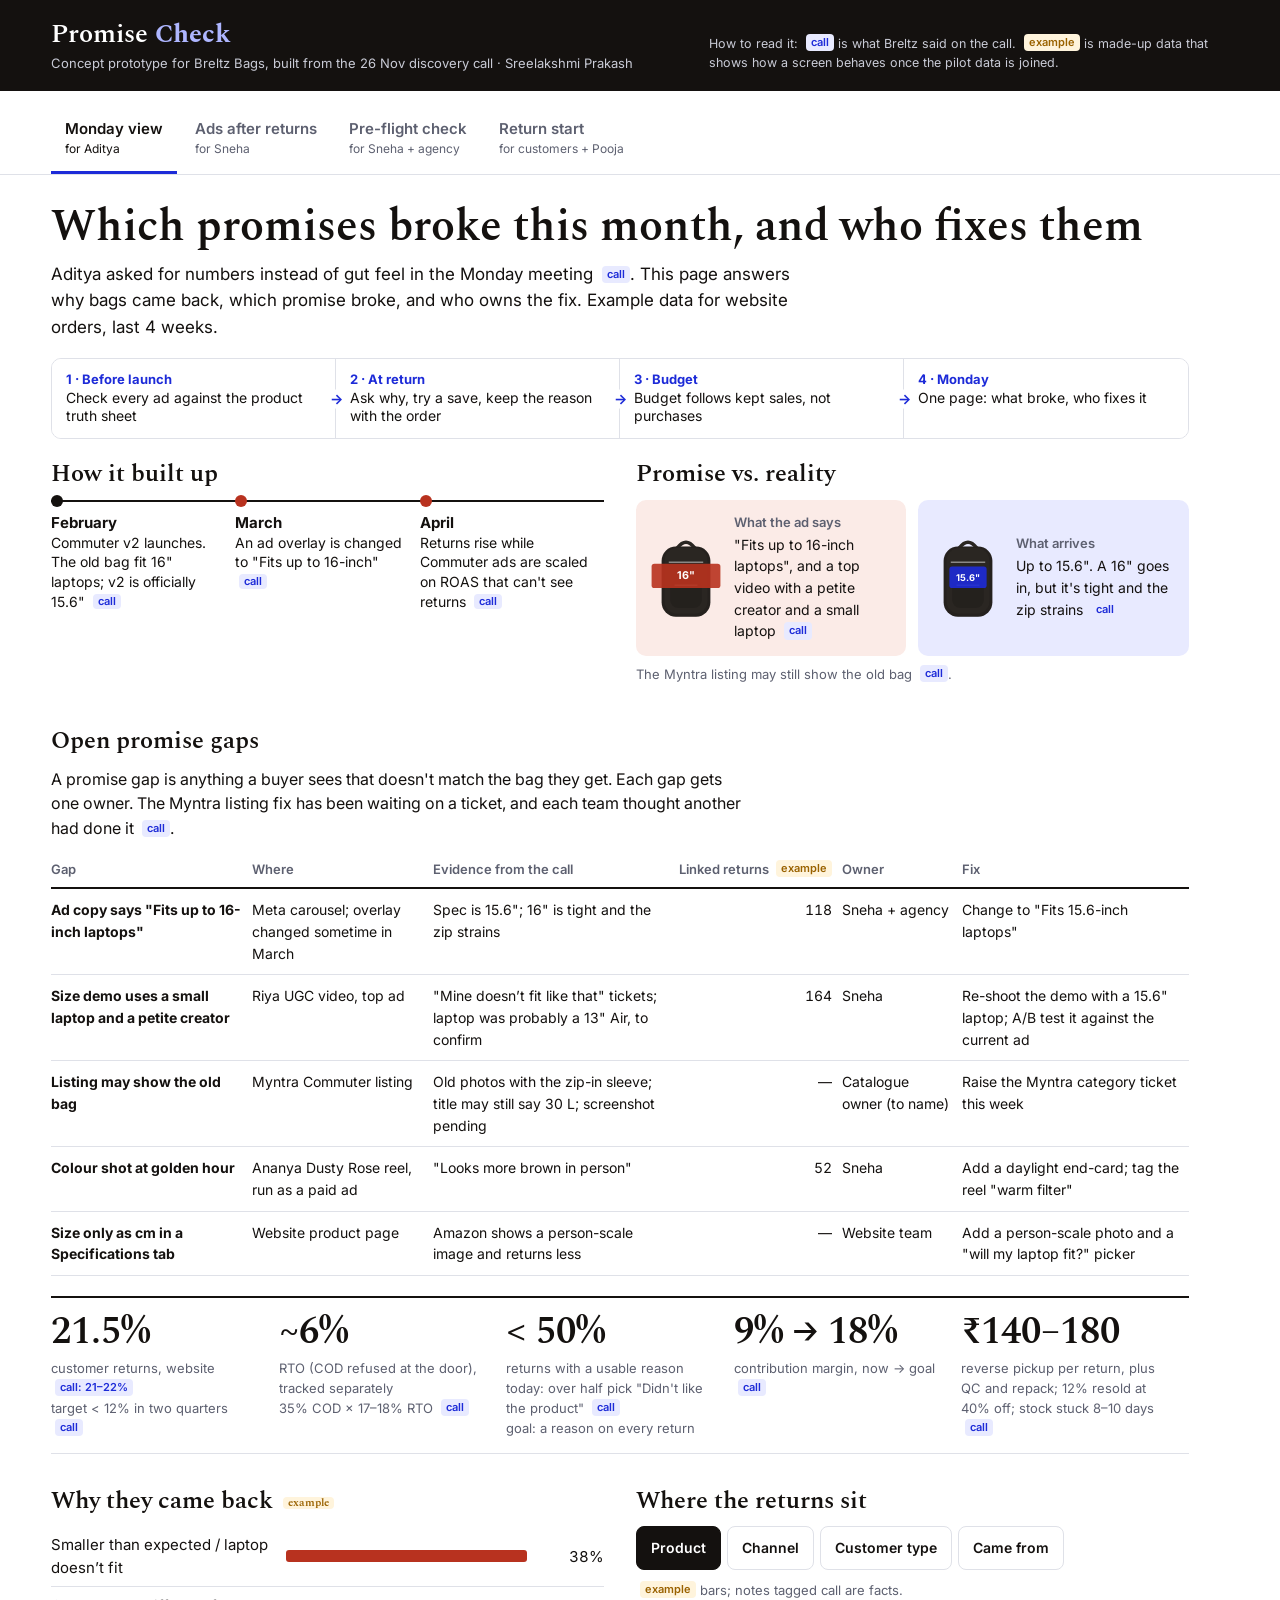
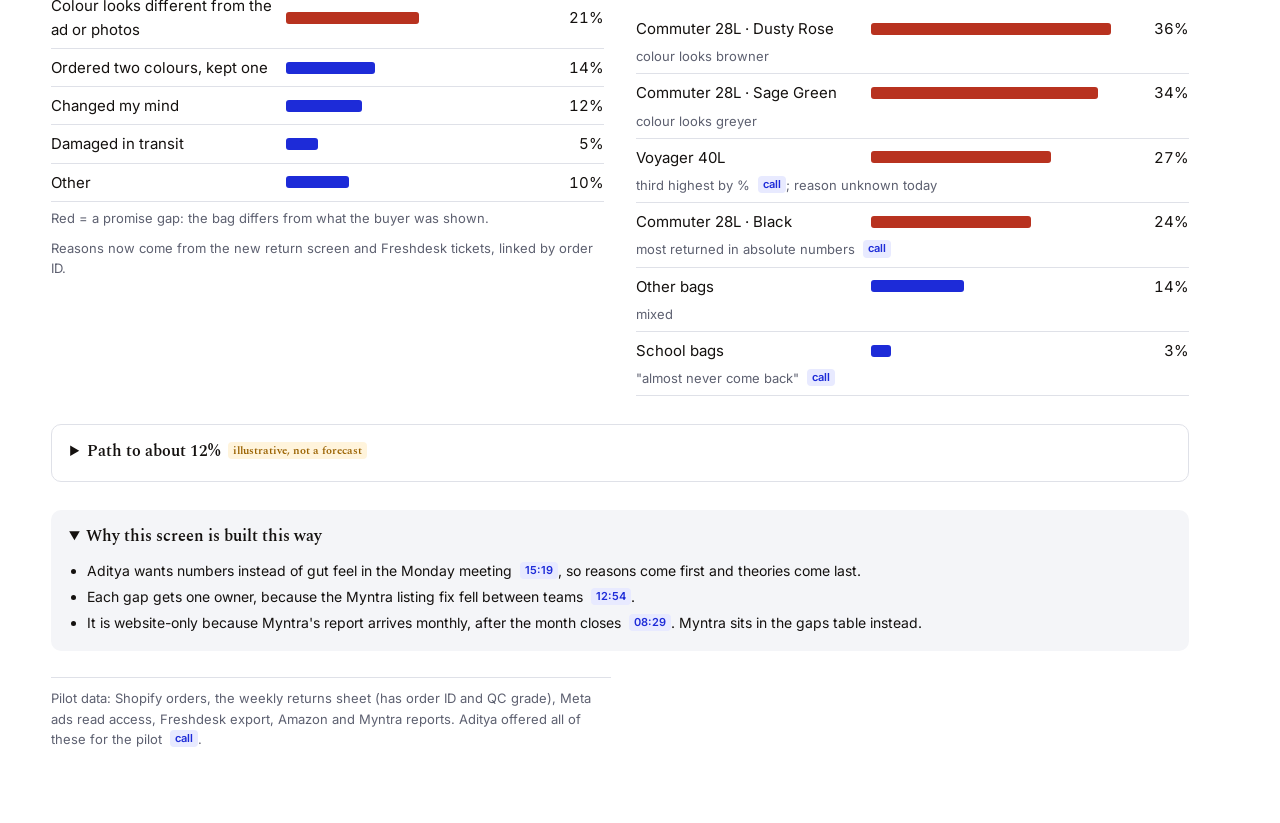
==== commit 94a4cadd: "Copy edits on Breltz prototype" ====
--- a/breltz-promise-check/index.html
+++ b/breltz-promise-check/index.html
@@ -197,16 +197,16 @@
     </div>
   </div>
   <details class="why" style="background:var(--bg);border:1px solid var(--line)"><summary>Path to about 12% <span class="ex">illustrative, not a forecast</span></summary>
-  <p>The Commuter is about 30% of website revenue <span class="call">call</span>, so the loop has to cover every bag, not just the hero. Each step is a guess today, and they still leave a gap to close. The 6-week pilot measures the first one, the size and fit fix. The rest are measured over two quarters. The last half point is still unexplained, and Voyager 40L is where I'd look first <span class="call">call</span>.</p>
+  <p>The Commuter is about 30% of website revenue <span class="call">call</span>, so the loop has to cover every bag. Each step is a guess today, and together they still fall short of 12%. The 6-week pilot measures the first one, the size and fit fix. The rest are measured over two quarters. The last half point is still unexplained, and Voyager 40L is where I'd look first <span class="call">call</span>.</p>
   <div id="path"></div>
   <p class="mute" style="margin-top:8px">What's at stake, rough: the margin gap is (18% − 9%) × ₹38 Cr ≈ <b>₹3.4 Cr a year</b> <span class="call">call</span>. Website sales are 55% × ₹38 Cr ≈ ₹21 Cr <span class="call">call</span>. Going from 21.5% to 12% returns keeps roughly <b>₹2 Cr a year</b> of sales from coming back, before the pickup and QC cost on each one. This assumes ₹38 Cr is before returns. A full margin bridge needs order value and product cost, which is a week 1 ask.</p>
   </details>
   <details class="why" open><summary>Why this screen is built this way</summary><ul>
     <li>Aditya wants numbers instead of gut feel in the Monday meeting <span class="call">15:19</span>, so reasons come first and theories come last.</li>
     <li>Each gap gets one owner, because the Myntra listing fix fell between teams <span class="call">12:54</span>.</li>
-    <li>It is website-only because Myntra's report arrives monthly, after the month closes <span class="call">08:29</span>. Myntra shows up as a gap, not a chart.</li>
+    <li>It is website-only because Myntra's report arrives monthly, after the month closes <span class="call">08:29</span>. Myntra sits in the gaps table instead.</li>
   </ul></details>
-  <p class="src">Pilot data: Shopify orders, the weekly returns sheet (has order ID and QC grade), Meta ads read access, Freshdesk export, Amazon and Myntra reports. Aditya offered all of these on the call <span class="call">call</span>.</p>
+  <p class="src">Pilot data: Shopify orders, the weekly returns sheet (has order ID and QC grade), Meta ads read access, Freshdesk export, Amazon and Myntra reports. Aditya offered all of these for the pilot <span class="call">call</span>.</p>
 </section>
 
 <section class="view" id="v-ads">
@@ -286,14 +286,14 @@
   </div>
   <details class="why" open><summary>Why this screen is built this way</summary><ul>
     <li>It fixes the promise where it's made, before money is spent. Today copy goes from the agency to Sneha on WhatsApp, with no product check <span class="call">16:25</span>.</li>
-    <li>Text claims are checked automatically. Scale and colour start as a 4-question checklist, which is honest about what can be built in six weeks.</li>
+    <li>Text claims are checked automatically. Scale and colour start as a 4-question checklist, which is a realistic scope for six weeks.</li>
     <li>The product team owns the truth sheet, so a spec change like February's re-checks every live ad.</li>
   </ul></details>
 </section>
 
 <section class="view" id="v-return">
   <h1>Ask why at the moment of return, and save it if we can</h1>
-  <p class="lede">Pooja said some laptops do fit, the buyer just "haven't used the right compartment" <span class="call">call</span>. This step sits inside the Shopify returns app, before pickup. Unicommerce still processes the return. It asks the reason in plain words, tries a fix, and saves the answer with the order. Tip wording and photos are placeholders for Pooja and Farhan to confirm. If the returns app can't be customised, the same steps run on a short page linked from the return email.</p>
+  <p class="lede">Pooja said that sometimes the laptop does fit and buyers "haven't used the right compartment" <span class="call">call</span>. This step sits inside the Shopify returns app, before pickup. Unicommerce still processes the return. It asks the reason in plain words, tries a fix, and saves the answer with the order. Tip wording and photos are placeholders for Pooja and Farhan to confirm. If the returns app can't be customised, the same steps run on a short page linked from the return email.</p>
   <div class="grid2 g-ret">
     <div class="phone" id="phone" aria-live="polite"></div>
     <div>
@@ -343,7 +343,7 @@
  ['Colour shot at golden hour','Ananya Dusty Rose reel, run as a paid ad','"Looks more brown in person"',52,'Sneha','Add a daylight end-card; tag the reel "warm filter"'],
  ['Size only as cm in a Specifications tab','Website product page','Amazon shows a person-scale image and returns less',null,'Website team','Add a person-scale photo and a "will my laptop fit?" picker']];
 const path=[['Website customer returns today',21.5,0],['Size and laptop-fit claims fixed',-5,1],['Colour shown in daylight in ads',-2,1],['Saves at return start (compartment tip, swaps)',-1,1],['Fewer two-colour orders in sales',-1,1],['If all four hold (two quarters)',12.5,0]];
-$('path').innerHTML=path.map(p=>`<div class="bar"><span>${p[0]}</span><i class="${p[1]<0?'':p[0].startsWith('If all')?'':'r'}" style="width:${Math.abs(p[1])/21.5*100}%;${p[1]<0?'background:var(--green)':''}"></i><em>${p[1]<0?p[1]+' pts':p[1]+'%'}</em></div>`).join('');
+$('path').innerHTML=path.map(p=>`<div class="bar"><span>${p[0]}</span><i class="${p[1]<0?'':p[0].startsWith('If all')?'':'r'}" style="width:${Math.abs(p[1])/21.5*100}%;${p[1]<0?'background:var(--green)':''}"></i><em>${p[1]<0?p[1]+(p[1]===-1?' pt':' pts'):p[1]+'%'}</em></div>`).join('');
 $('gaps').innerHTML=gaps.map(g=>`<tr><td><b>${g[0]}</b></td><td>${g[1]}</td><td>${g[2]}</td><td class="n">${g[3]==null?'—':g[3]}</td><td>${g[4]}</td><td>${g[5]}</td></tr>`).join('');
 
 /* ---------- Ads view ---------- */
